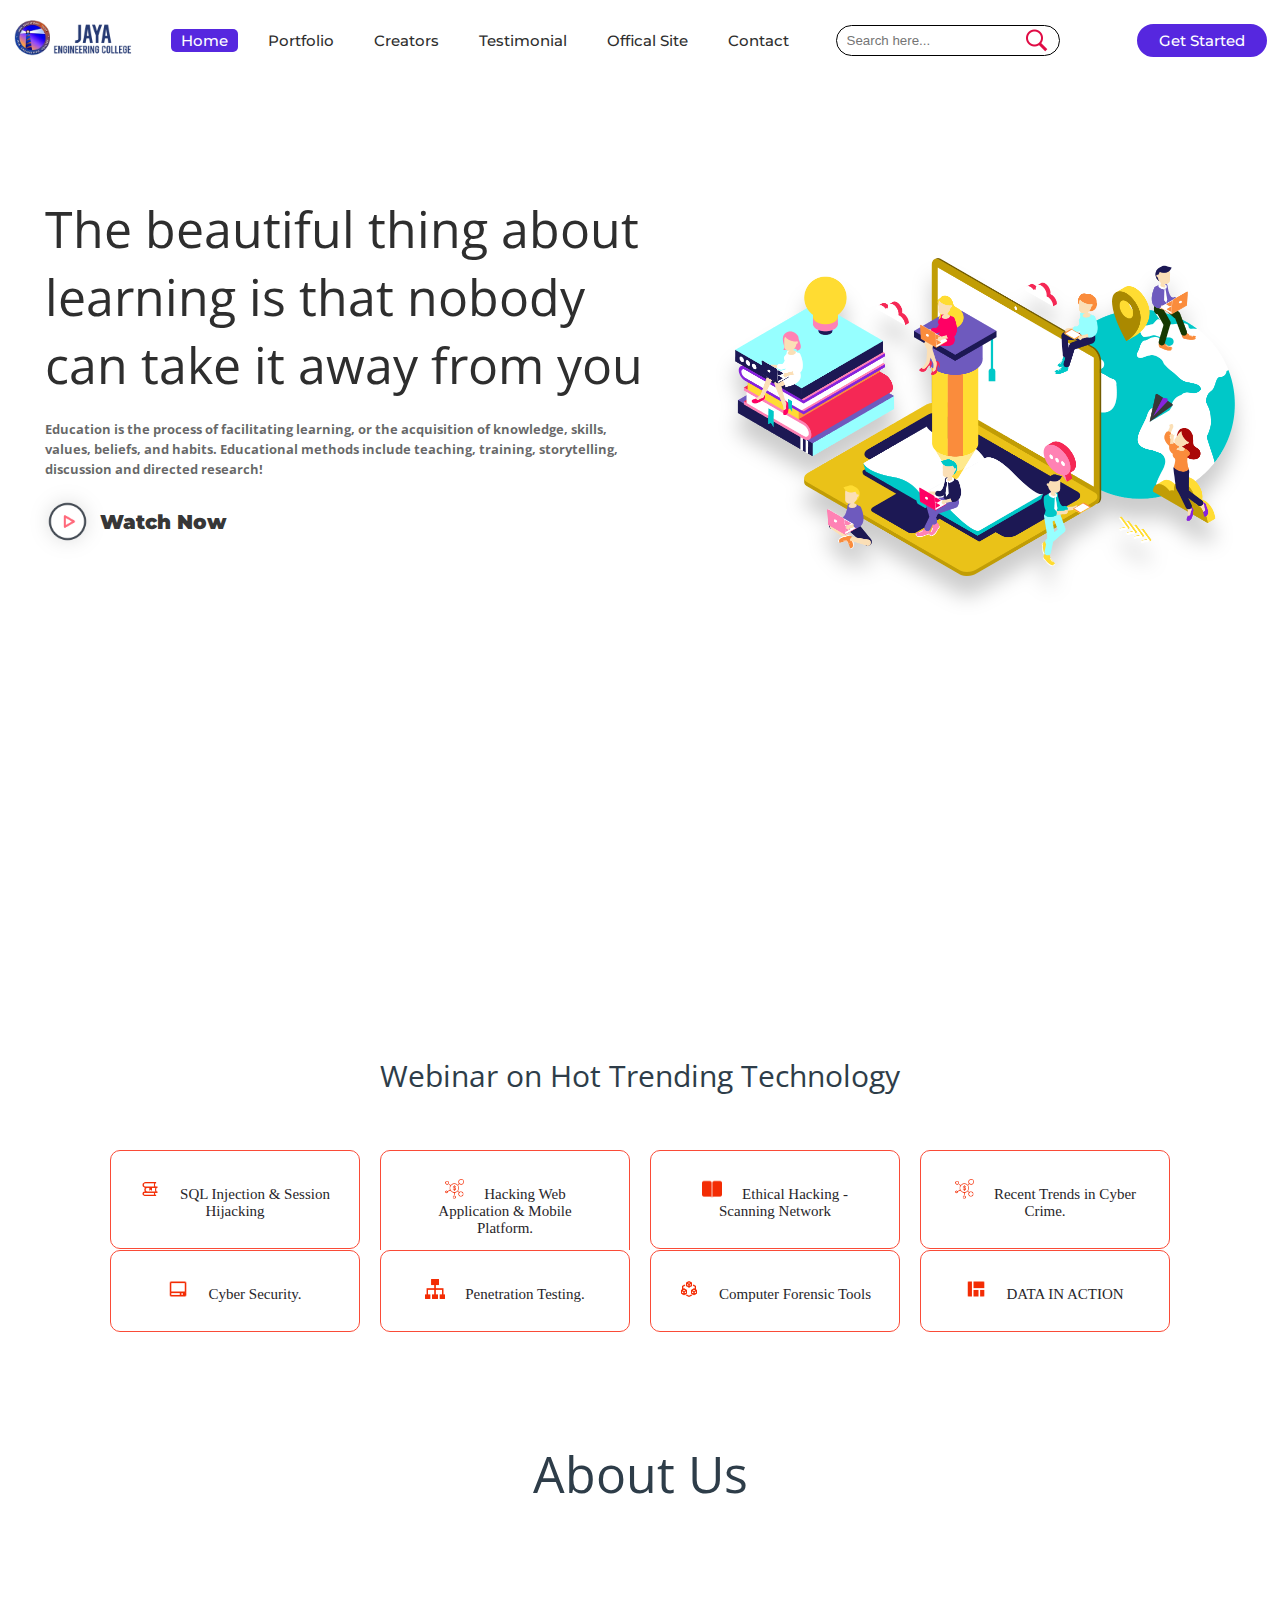
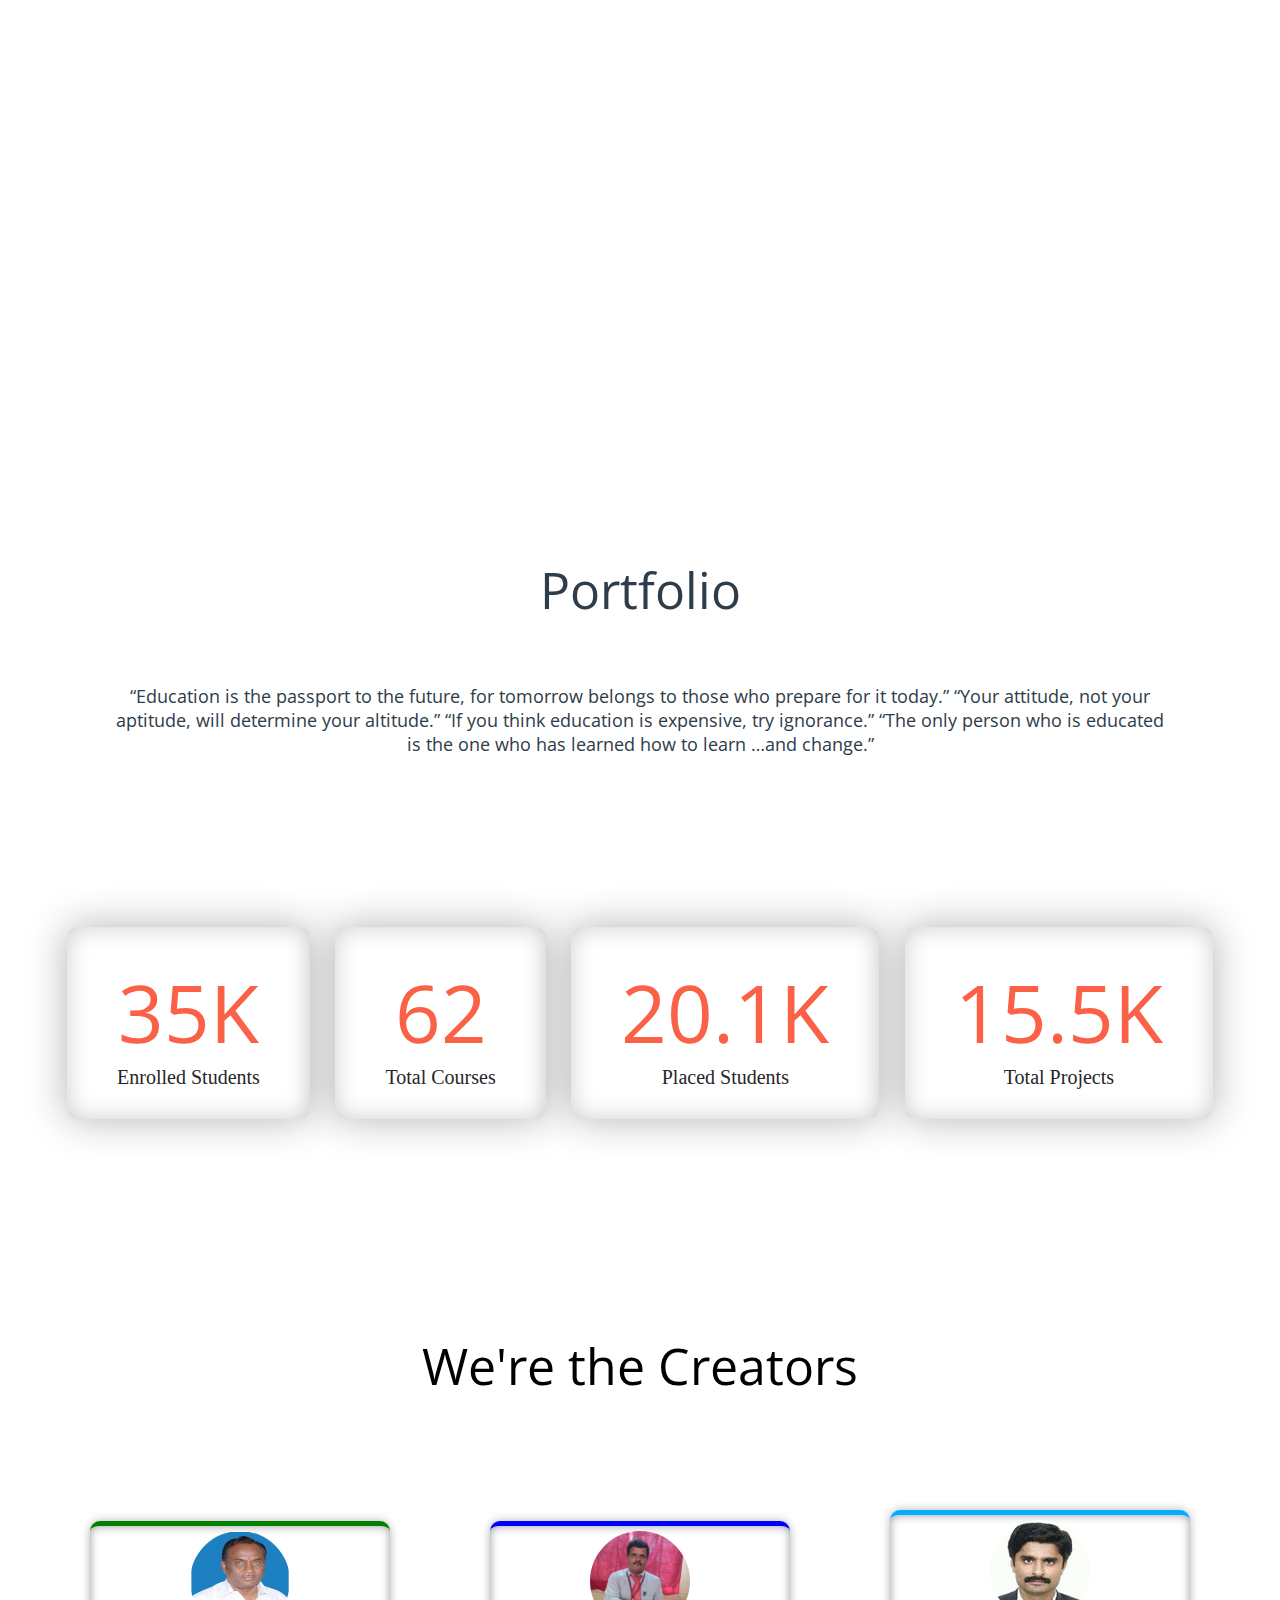
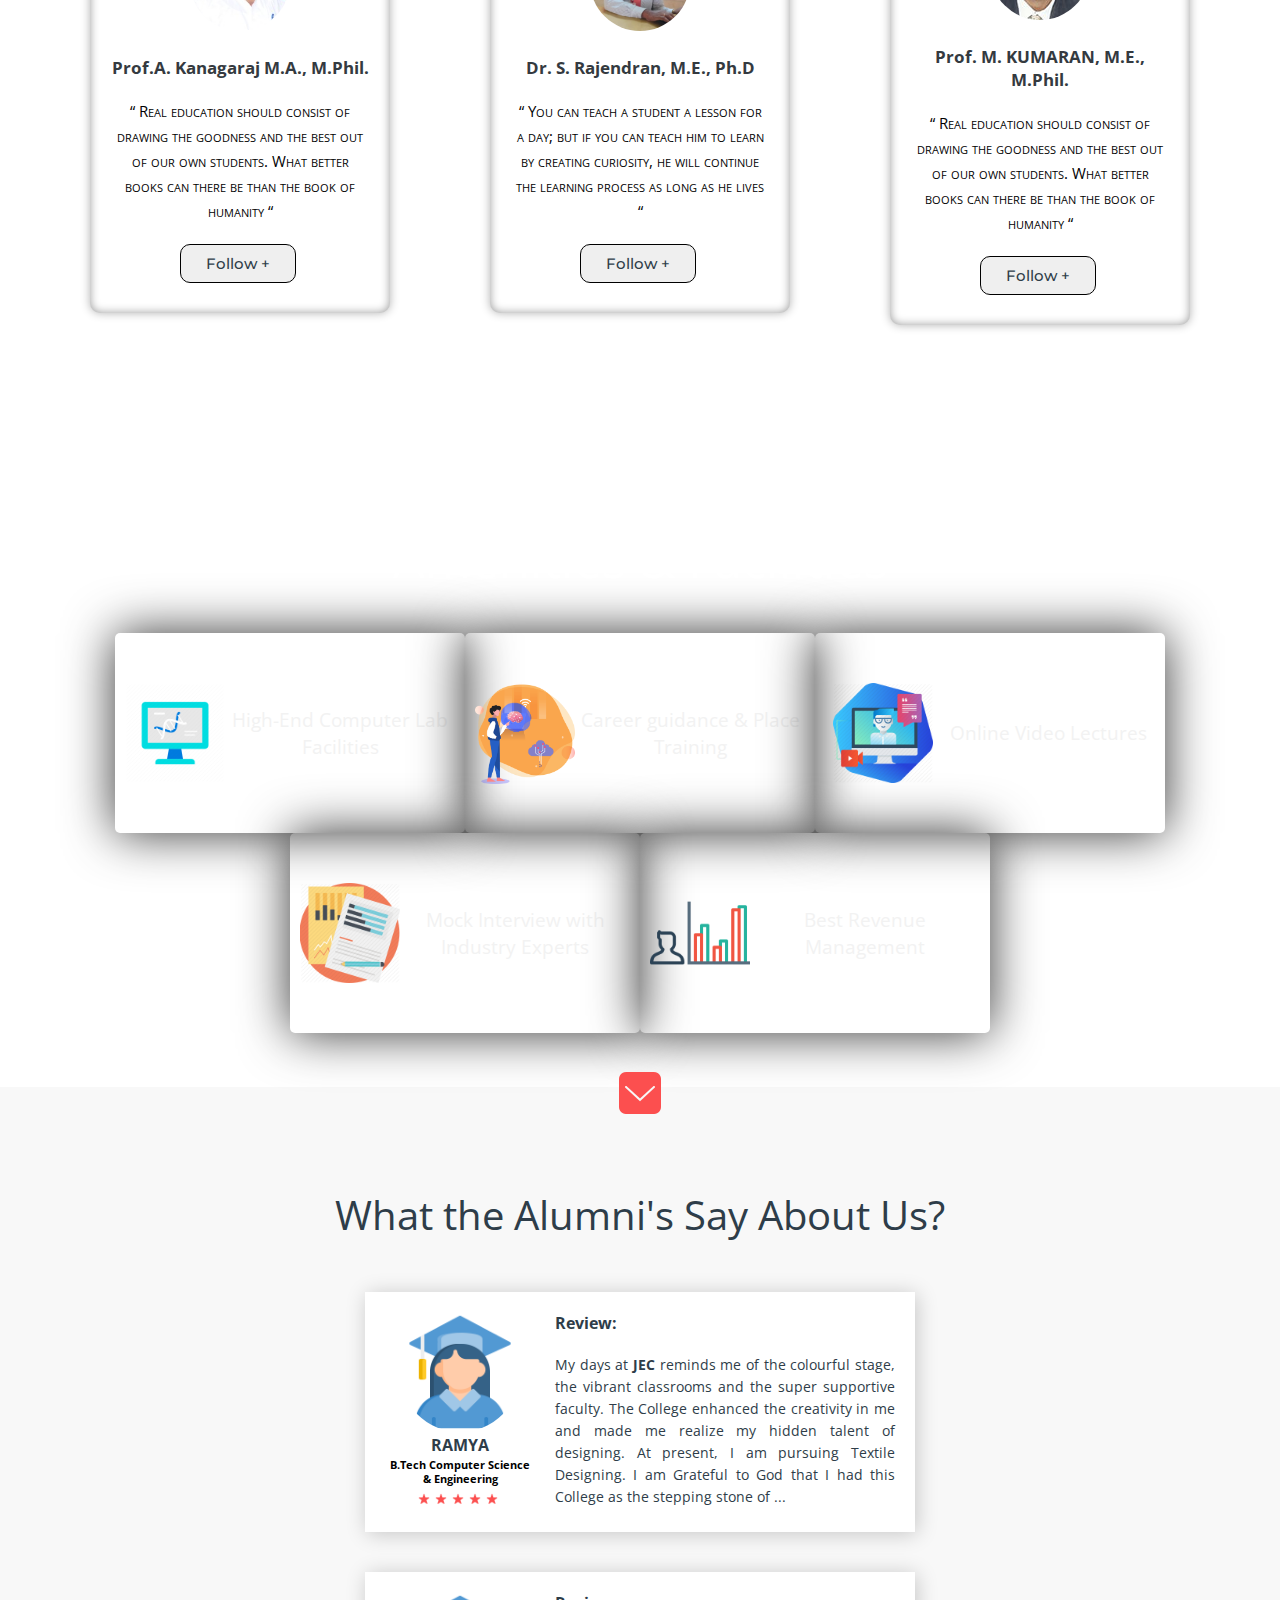
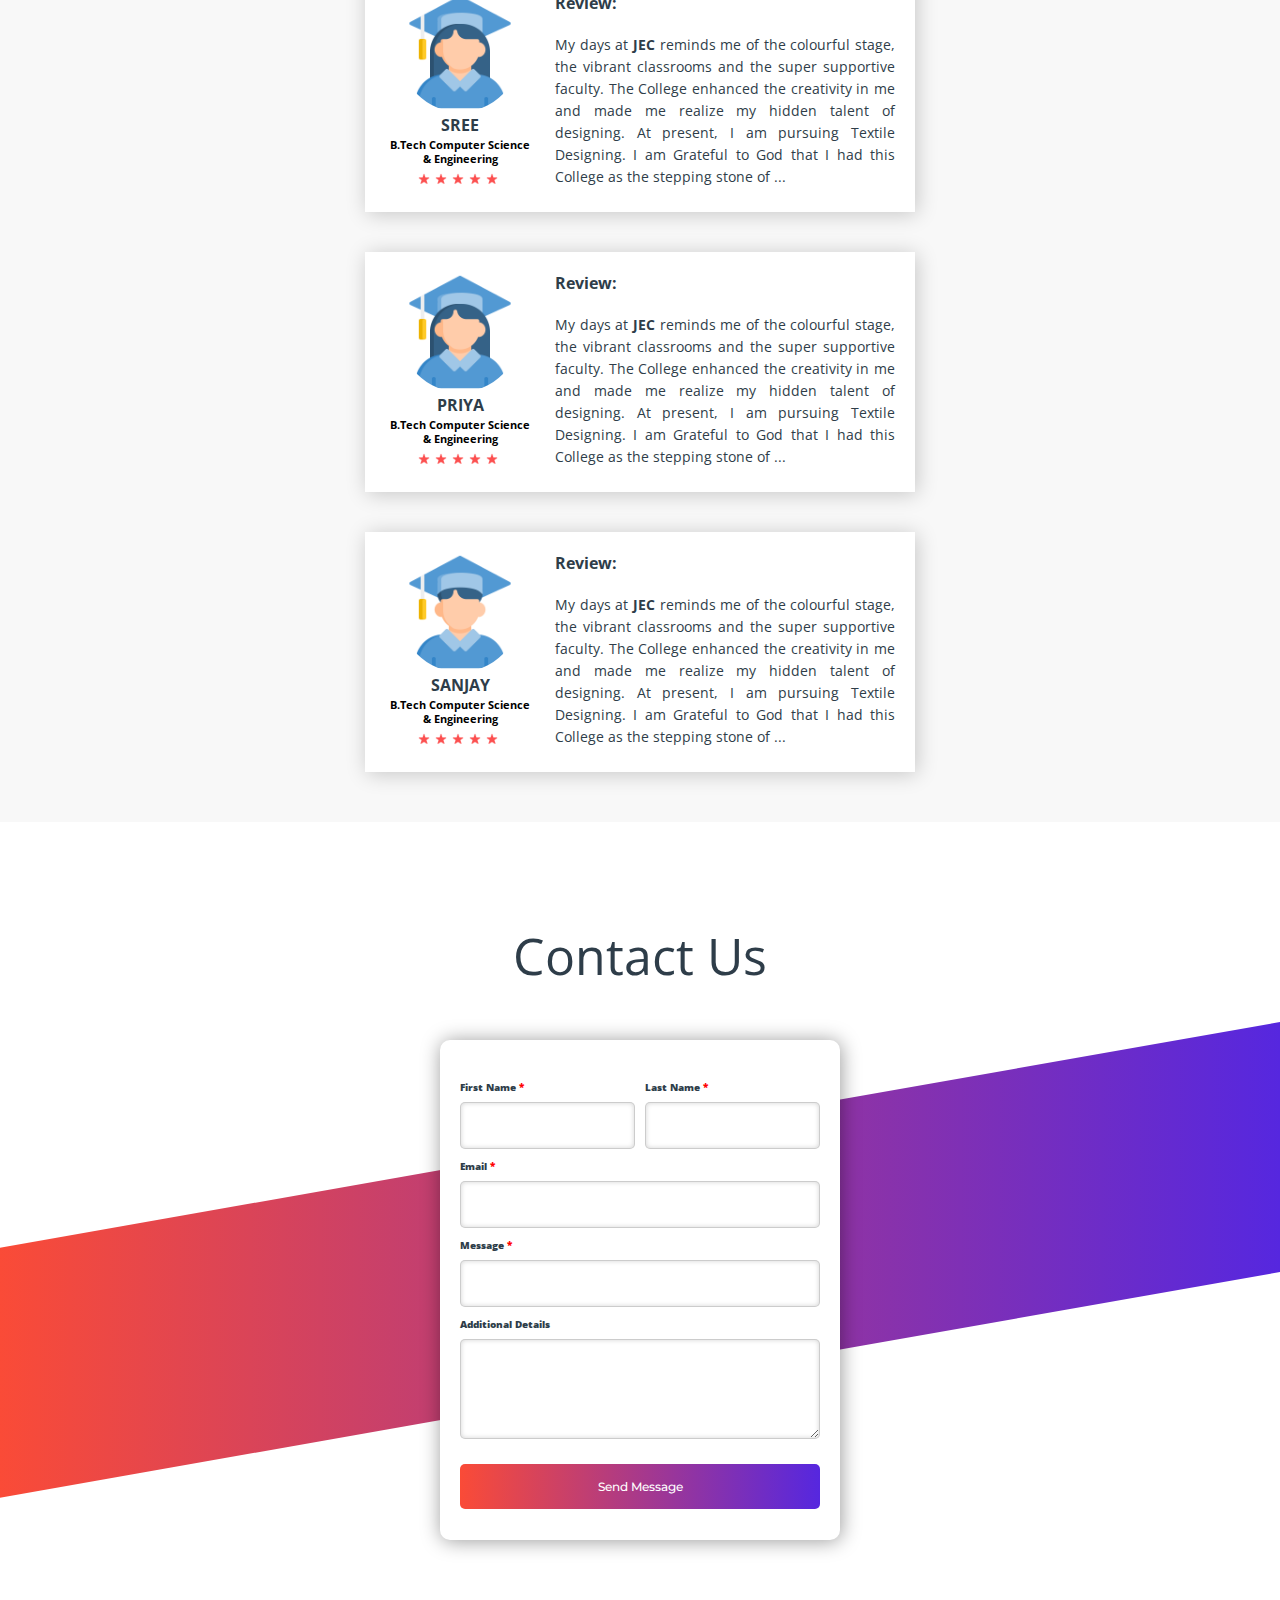
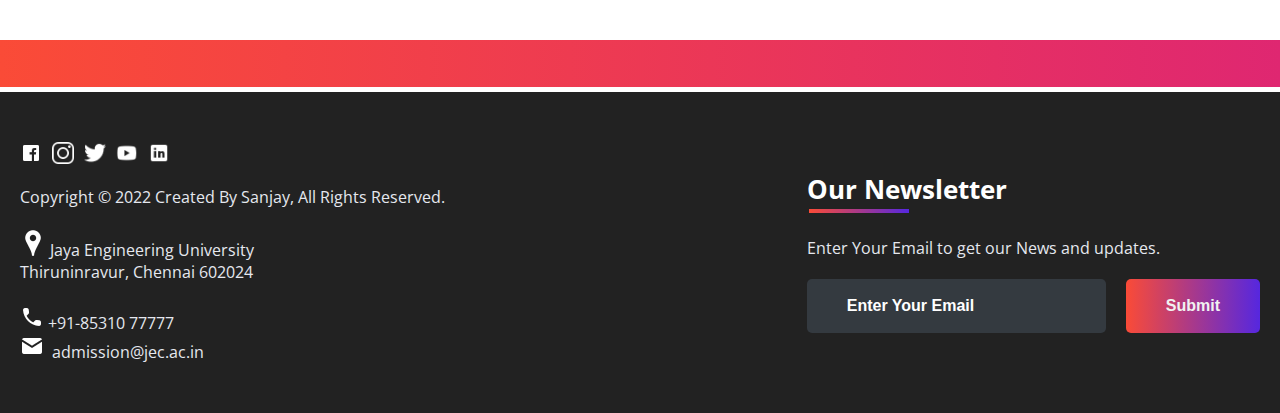
==== index.html @ b1244d66 "Initial commit" ====
<!DOCTYPE html>
<html>
<head>
	<link rel="shortcut icon" type="png" href="images/icon/logo_fav.png">
	<meta charset="utf-8">
	<meta http-equiv="X-UA-Comaptible" content="IE=edge">
	<title>Jaya Engineering College</title>
	<meta name="desciption" content="">
	<meta name="viewport" content="width=device-width, initial-scale=1">
	<link rel="stylesheet" type="text/css" href="style.css">
	<script type="text/javascript" src="script.js"></script>
	<script src="https://code.jquery.com/jquery-3.2.1.js"></script>
	<script>
		$(window).on('scroll', function(){
  			if($(window).scrollTop()){
  			  $('nav').addClass('black');
 			 }else {
 		   $('nav').removeClass('black');
 		 }
		})
	</script>
</head>
<body>
<!-- Navigation Bar -->
	<header id="header">
		<nav>
			<div class="logo"><img src="images/icon/logo3.png" alt="logo"></div>
			<ul>
				<li><a class="active" href="">Home</a></li>
				<li><a href="#portfolio_section">Portfolio</a></li>
				<li><a href="#officer_section">Creators</a></li>
				<li><a href="#review_section">Testimonial</a></li>
				<li><a href="https://jec.ac.in/" target="_blank">Offical Site</a></li>
				<li><a href="#contactus_section">Contact</a></li>
			</ul>
			<div class="srch"><input type="text" class="search" placeholder="Search here..."><img src="images/icon/search.png" alt="search" onclick=slide()></div>
			<a class="get-started" href="login.html">Get Started</a>
			<img src="images/icon/menu.png" class="menu" onclick="sideMenu(0)" alt="menu">
		</nav>
		<div class="head-container">
			<div class="quote">
				<p>The beautiful thing about learning is that nobody can take it away from you</p>
				<h5>Education is the process of facilitating learning, or the acquisition of knowledge, skills, values, beliefs, and habits. Educational methods include teaching, training, storytelling, discussion and directed research!</h5>
				<div class="play">
					<img src="images/icon/play.png" alt="play"><span><a href="https://www.youtube.com/watch?v=zTH3NrDEGRc" target="_blank">Watch Now</a></span>
				</div>
			</div>
			<div class="svg-image">
				<img src="images/extra/svg1.jpg" alt="svg">
			</div>
		</div>
		<div class="side-menu" id="side-menu">
			<div class="close" onclick="sideMenu(1)"><img src="images/icon/close.png" alt=""></div>
			<div class="user">
				<img src="images/creator/roshan.jpeg" alt="Username">
				<p>roshank9419</p>
			</div>
			<ul>
				<li><a href="#about_section">About</a></li>
				<li><a href="#portfolio_section">Portfolio</a></li>
				<li><a href="#officer_section">Creators</a></li>
				<li><a href="#review_section">Testimonial</a></li>
				<li><a href="#contactus_section">Contact</a></li>
				<li><a href="#feedBACK">Feedback</a></li>
			</ul>
		</div>
	</header>


<!-- Some Popular Subjects -->
	<div class="title">
		<span>Webinar on Hot Trending Technology</span>
	</div>
	<br><br>
	<div class="course">
		<center><div class="cbox">
		<div class="det"><a href="https://www.youtube.com/watch?v=I4eF8NRDoO0&t=13s" target="_blank"><img src="images/courses/book.png">SQL Injection & Session Hijacking</a></div>
		<div class="det"><a href="https://www.youtube.com/watch?v=_ydTKbiiyTk&t=1946s" target="_blank"><img src="images/courses/d1.png">Hacking Web Application & Mobile Platform.</a></div>
		<div class="det"><a href="https://www.youtube.com/watch?v=V0fD6VNFsLk" target="_blank"><img src="images/courses/paper.png">Ethical Hacking - Scanning Network</a></div>
		<div class="det"><a href="https://www.youtube.com/watch?v=UvGnppJyQ2c" target="_blank"><img src="images/courses/d1.png">Recent Trends in Cyber Crime.</a></div>
		</div></center>
		<div class="cbox">
		<div class="det"><a href="https://www.youtube.com/watch?v=GTml_wui7Aw" target="_blank"><img src="images/courses/computer.png">Cyber Security.</a></div>
		<div class="det"><a href="https://www.youtube.com/watch?v=bEvC1G00mfk" target="_blank"><img src="images/courses/data.png">Penetration Testing.</a></div>
		<div class="det"><a href="https://www.youtube.com/watch?v=ZPRsPqOSKm0&t=41s" target="_blank"><img src="images/courses/algo.png">Computer Forensic Tools</a></div>
		<div class="det det-last"><a href="https://www.youtube.com/watch?v=HhzGzrPZlV8" target="_blank"><img src="images/courses/projects.png">DATA IN ACTION</a></div>
		</div>
	</div>

	
<!-- ABOUT -->
	<div class="diffSection" id="about_section">
		<center><p style="font-size: 50px; padding: 100px">About Us</p></center>
		<div class="about-content">
				<div class="side-image">
					<img class="sideImage" src="images/extra/e3.jpg">
				</div>
				<div class="side-text">
					<h2>What you think about us ?</h2>
					<p>
						Jaya Engineering College (JEC) is an ISO 9001:2000 certified institution founded in the year 1995 with a focus on
						technological innovation, entrepreneurship and character building to the students. The college offers 9 UG courses and 7
						PG courses. JEC is Affiliated to Anna University, Chennai and approved by AICTE, New Delhi. The college management team
						consists of well-experienced and committed Academicians and Administrators.
					    <br>
						<br>
						The college ensures that all students have the opportunity to acquire and develop personal and transferable skills, such
						as technical communication and team-working skills, which are directly appropriate to their future courses.
					</p>
				</div>
		</div>
	</div>


<!-- PORTFOLIO -->
	<div class="diffSection" id="portfolio_section">
		<center><p style="font-size: 50px; padding: 100px; padding-bottom: 40px;">Portfolio</p></center>
		<div class="content">
			<p>
				“Education is the passport to the future, for tomorrow belongs to those who prepare for it today.” “Your attitude, not your aptitude, will determine your altitude.” “If you think education is expensive, try ignorance.” “The only person who is educated is the one who has learned how to learn …and change.”
			</p>
		</div>
	</div>
	<div class="extra">
		<p>We're increasing this data every year</p>
		<div class="smbox">
		<span><center><div class="data">35K</div><div class="det">Enrolled Students</div></center></span>
		<span><center><div class="data">62</div><div class="det">Total Courses</div></center></span>
		<span><center><div class="data">20.1K</div><div class="det">Placed Students</div></center></span>
		<span><center><div class="data">15.5K</div><div class="det">Total Projects</div></center></span>
		</div>
	</div>


<!-- TEAM -->
	<div class="diffSection" id="officer_section">
		<center><p style="font-size: 50px; padding-top: 100px; padding-bottom: 60px;">We're the Creators</p></center>
		<div class="totalcard">
			<div class="card">
				<center><img src="images/creator/ChairmanPhoto.png"></center>
				<center>
					<div class="card-title">Prof.A. Kanagaraj M.A., M.Phil.</div>
					<div id="detail">
						<p>“ Real education should consist of drawing the goodness and the best out of our own students. What better
							books can there be than the book of humanity “</p>
						<div class="duty"></div>
						<a href="#" target="_blank"><button class="btn-akhil">Follow +</button></a>
					</div>
				</center>
			</div>
			<div class="card">
				<center><img src="images/creator/Principal.png"></center>
				<center><div class="card-title">Dr. S. Rajendran, M.E., Ph.D</div>
				<div id="detail">
					<p>“ You can teach a student a lesson for a day; but if you can teach him to learn by creating curiosity, he will continue the learning process as long as he lives “</p>
					<div class="duty"></div>
					<a href="#" target="_blank"><button class="btn-roshan">Follow +</button></a>
				</div>
				</center>
			</div>
			<div class="card">
				<center><img src="images/creator/KUMARAN-M-CSE .jpg"></center>
				<center><div class="card-title">Prof. M. KUMARAN, M.E., M.Phil.</div>
				<div id="detail">
					<p>“ Real education should consist of drawing the goodness and the best out of our own students. What better books can there be than the book of humanity “</p>
					<div class="duty"></div>
					<a href="#" target="_blank"><button class="btn-akhil">Follow +</button></a>
				</div>
				</center>
			</div>
		</div>
	</div>


<!-- SERVICES -->
	<div class="service-swipe">
		<div class="diffSection" id="services_section">
		<center><p style="font-size: 50px; padding: 100px; padding-bottom: 40px; color: #fff;">Amenities & Facilities</p></center>
		</div>
		<div class="s-card"><img src="images/icon/computer-courses.png"><p>High-End Computer Lab Facilities</p></div>
		<div class="s-card"><img src="images/icon/brainbooster.png"><p>Career guidance & Place Training</p></div>
		<div class="s-card"><img src="images/icon/online-tutorials.png"><p>Online Video Lectures</p></div>
		<div class="s-card"><img src="images/icon/papers.jpg"><p>Mock Interview with Industry Experts</p></div>
		<div class="s-card"><img src="images/icon/p3.png"><p>Best Revenue Management</p></div>
	</div>

<!-- Reviews by Students -->
<div id="makeitfull">
	<a href="#review_section"><img src="images/icon/makeitfull.png"></a>
</div>
<div class="review">
	<div class="diffSection" id="review_section">
		<center><p style="font-size: 40px; padding: 100px; padding-bottom: 40px; color: #2E3D49;">What the Alumni's Say About Us?</p></center>
	</div>
	<div class="rev-container">
		<div class="rev-card">
			<div class="identity">
				<img src="images/creator/graduating-student-fm.png"><p>RAMYA</p>
				<h6>B.Tech Computer Science & Engineering</h6>
				<div class="rating"><img src="images/icon/star.png"><img src="images/icon/star.png"><img src="images/icon/star.png"><img src="images/icon/star.png"><img src="images/icon/star.png"></div>
			</div>
			<div class="rev-cont">
				<p id="title">Review:</p>
				<p id="content">
					My days at <strong> JEC </strong>reminds me of the colourful stage, the vibrant classrooms and the super supportive faculty. The College
					enhanced the creativity in me and made me realize my hidden talent of designing. At present, I am pursuing Textile
					Designing. I am Grateful to God that I had this College as the stepping stone of ...
				</p>
			</div>
		</div>
		<div class="rev-card">
			<div class="identity">
				<img src="images/creator/graduating-student-fm.png"><p>SREE</p>
				<h6>B.Tech Computer Science & Engineering</h6>
				<div class="rating"><img src="images/icon/star.png"><img src="images/icon/star.png"><img src="images/icon/star.png"><img src="images/icon/star.png"><img src="images/icon/star.png"></div>
			</div>
			<div class="rev-cont">
				<p id="title">Review:</p>
				<p id="content">
					My days at <strong> JEC </strong>reminds me of the colourful stage, the vibrant classrooms and the super supportive
					faculty. The College
					enhanced the creativity in me and made me realize my hidden talent of designing. At present, I am pursuing Textile
					Designing. I am Grateful to God that I had this College as the stepping stone of ...
				</p>
			</div>
		</div>
		<div class="rev-card">
			<div class="identity">
				<img src="images/creator/graduating-student-fm.png"><p>PRIYA</p>
				<h6>B.Tech Computer Science & Engineering</h6>
				<div class="rating"><img src="images/icon/star.png"><img src="images/icon/star.png"><img src="images/icon/star.png"><img src="images/icon/star.png"><img src="images/icon/star.png"></div>
			</div>
			<div class="rev-cont">
				<p id="title">Review:</p>
				<p id="content">
					My days at <strong> JEC </strong>reminds me of the colourful stage, the vibrant classrooms and the super supportive
					faculty. The College
					enhanced the creativity in me and made me realize my hidden talent of designing. At present, I am pursuing Textile
					Designing. I am Grateful to God that I had this College as the stepping stone of ...
				</p>
			</div>
		</div>
		<div class="rev-card">
			<div class="identity">
				<img src="images/creator/graduating-student-ml.png"><p>SANJAY</p>
				<h6>B.Tech Computer Science & Engineering</h6>
				<div class="rating"><img src="images/icon/star.png"><img src="images/icon/star.png"><img src="images/icon/star.png"><img src="images/icon/star.png"><img src="images/icon/star.png"></div>
			</div>
			<div class="rev-cont">
				<p id="title">Review:</p>
				<p id="content">
					My days at <strong> JEC </strong>reminds me of the colourful stage, the vibrant classrooms and the super supportive
					faculty. The College
					enhanced the creativity in me and made me realize my hidden talent of designing. At present, I am pursuing Textile
					Designing. I am Grateful to God that I had this College as the stepping stone of ...
				</p>
			</div>
		</div>
	</div>
</div>

<!-- CONTACT US -->
	<div class="diffSection" id="contactus_section">
		<center><p style="font-size: 50px; padding: 100px">Contact Us</p></center>
		<div class="csec"></div>
		<div class="back-contact">
			<div class="cc">
			<form action="mailto:roshank9419@gmail.com" method="post" enctype="text/plain">
				<label>First Name <span class="imp">*</span></label><label style="margin-left: 185px">Last Name <span class="imp">*</span></label><br>
				<center>
				<input type="text" name="" style="margin-right: 10px; width: 175px" required="required"><input type="text" name="lname" style="width: 175px" required="required"><br>
				</center>
				<label>Email <span class="imp">*</span></label><br>
				<input type="email" name="mail" style="width: 100%" required="required"><br>
				<label>Message <span class="imp">*</span></label><br>
				<input type="text" name="message" style="width: 100%" required="required"><br>
				<label>Additional Details</label><br>
				<textarea name="addtional"></textarea><br>
				<button type="submit" id="csubmit">Send Message</button>
			</form>
			</div>
		</div>
	</div>


<!-- FEEDBACK -->
	<!-- <div class="title2" id="feedBACK">
		<span>Give Feedback</span>
		<div class="shortdesc2">
			<p>Please share your valuable feedback to us</p>
		</div>
	</div>

	<div class="feedbox">
		<div class="feed">
			<form action="mailto:roshank9419@gmail.com" method="post" enctype="text/plain">
				<label>Your Name</label><br>
				<input type="text" name="" class="fname" required="required"><br>
				<label>Email</label><br>
				<input type="email" name="mail" required="required"><br>
				<label>Additional Details</label><br>
				<textarea name="addtional"></textarea><br>
				<button type="submit" id="csubmit">Send Message</button>
			</form>
		</div>
	</div> -->

<!-- Sliding Information -->
	<marquee style="background: linear-gradient(to right, #FA4B37, #DF2771); margin-top: 50px;" direction="left" onmouseover="this.stop()" onmouseout="this.start()" scrollamount="20"><div class="marqu">"ADMISSION OPEN FOR THIS ACADEMIC YEAR 2022. VISIT OUR OFFICIAL SITE."</div></marquee>

<!-- FOOTER -->
	<footer>
		<div class="footer-container">
			<div class="left-col">
				<!-- <img src="images/icon/logo - Copy.png" style="width: 200px;"> -->
				<div class="logo"></div>
				<div class="social-media">
					<a href="https://www.facebook.com/Jayagroupofcolleges/" target="_blank" ><img src="images/icon\fb.png"></a>
					<a href="https://www.instagram.com/jayagc/" target="_blank" ><img src="images/icon\insta.png"></a>
					<a href="#"><img src="images/icon\tt.png"></a>
					<a href="https://www.youtube.com/channel/UCEdNoFOuhhHotKfx1DFojAg" target="_blank" ><img src="images/icon\ytube.png"></a>
					<a href="#"><img src="images/icon\linkedin.png"></a>
				</div><br><br>
				<p class="rights-text">Copyright © 2022 Created By Sanjay, All Rights Reserved.</p>
				<br><p><img src="images/icon/location.png"> Jaya Engineering University<br>Thiruninravur, Chennai 602024</p><br>
				<p><img src="images/icon/phone.png"> +91-85310 77777 <br><img src="images/icon/mail.png">&nbsp; admission@jec.ac.in</p>
			</div>
			<div class="right-col">
				<h1 style="color: #fff">Our Newsletter</h1>
				<div class="border"></div><br>
				<p>Enter Your Email to get our News and updates.</p>
				<form class="newsletter-form">
					<input class="txtb" type="email" placeholder="Enter Your Email">
					<input class="btn" type="submit" value="Submit">
				</form>
			</div>
		</div>
	</footer>
</body>
</html>
---- style.css ----
@import url('https://fonts.googleapis.com/css?family=Montserrat:500&display=swap');
@import url('https://fonts.googleapis.com/css?family=Dancing+Script&display=swap');
@import url('https://fonts.googleapis.com/css?family=Open+Sans&display=swap');

* {
	box-sizing: border-box;
	margin: 0;
	padding: 0;
}

html {
	scroll-behavior: smooth;
}
body {
	background: #FFF;
	font-family: 'Open Sans', sans-serif;
}

header {
	height: 90vh;
	/* background: #000; */
}
.black {
	box-shadow: 0 2px 10px rgba(0, 0, 0, 0.5);
}
nav {
	padding-top: 20px;
	padding-bottom: 20px;
	top: 0;
	position: fixed;
	display: flex;
	width: 100%;
	z-index: 1000;
	background: #fff;
	justify-content: space-around;
	transition: 1.5s;
	align-items: center;
}
nav ul {
	display: flex;
	align-items: center;
}
nav ul li {
	list-style: none;
	margin: 5px 10px;
}
nav ul li a {
	padding: 2px 10px;
	color: #2e2e2e;
	cursor: pointer;
	transition: .5s;
	text-decoration: none;
}
nav ul li a:hover {
	color: #fff;
	border-radius: 5px;
	background: #5627df;
}
.active {
	color: #fff;
	border-radius: 5px;
	background: #5627df;
}
.srch {
	padding: 2px 10px;
	display: flex;
	/* align-items: center; */
	justify-content: center;
	/* background: #0066ff; */
	border: 1px solid;
	border-radius: 20px;
}
.srch img {
	width: 25px;
	cursor: pointer;
}
.srch .search {
	/* padding: 2px 10px; */
	outline: none;
	border: none;
	background: transparent;
}

.get-started {
	margin-left: 50px;
	padding: 5px 20px;
	border: 2px solid #5627df;
	border-radius: 20px;
	text-decoration: none;
	
	transition: .5s;
	background-color: #5627df;
	color: #fff;
}
.get-started:hover {
	color: #2e2e2e;
	background: #fff;
}
.logo img{
	width: 120px;
	cursor: pointer;
	transition: all 1s;
}

a, button {
	float: left;
	font-family: "Montserrat", sans-serif;
	font-weight: 500;
	font-size: 15px;
	color: #2E3D49;
	display: block;
	text-decoration: none;
	text-align: center;
}
.head-container {
	margin-top: 245px;
	display: flex;
	flex-wrap: wrap;
	align-items: center;
	justify-content: space-around;
}
.quote {
	width: 600px;
	transform: translateY(-50px);
}
.quote h5 {
	margin-top: 20px;
	color: #0009;
	line-height: 20px;
}
.quote p {
	font-size: 50px;
	color: #2e2e2e;
}
.quote .play {
	margin-top: 20px;
	display: flex;
	/* justify-content: center; */
	align-items: center;
}
.quote .play img {
	width: 45px;
	cursor: pointer;
	filter: drop-shadow(0 0 10px #0002);
}
.quote .play span a{
	margin-left: 10px;
	font-size: 20px;
	font-weight: 900;
	color: rgba(0, 0, 0, 0.8);
	cursor: pointer;
}
.svg-image img{
	width: 500px;
	filter: drop-shadow(0 20px 10px rgba(0,0,0,0.2));
}

/* SIDE MENU */
.menu {
	cursor: pointer;
	width: 25px;
	display: none;
}
.side-menu {
	width: 100%;
	height: 100%;
	background: rgba(182, 33, 90, 0.993);
	position: absolute;
	top: 0;
	transition: .8s;
	z-index: 2000;
	transform: translateX(-100%);
}
.side-menu ul {
	margin-top: 35%;
	display: flex;
	flex-direction: column;
	justify-content: center;
	/* background: #FA4B37; */
}
.side-menu ul li {
	list-style: none;
	/* background: #009900; */
	display: flex;
	justify-content: center;
	align-items: center;
	/* border-bottom: 1px solid #fff; */
	/* padding: 10px 0px; */
}
.side-menu ul li:hover a{
	background: #fff;
	color: #5627df;
}
.side-menu ul li a{
	color: #FFF;
	width: 100%;
	font-size: 1em;
	/* background: #2E3D49; */
	text-decoration: none;
	padding: 15px 0px;
}
.close img{
	float: right;
	width: 35px;
	cursor: pointer;
	margin: 10px;
}
.user {
	display: flex;
	justify-content: center;
	align-items: center;
	margin-top: 10%;
}
.user img {
	width: 60px;
	border-radius: 50%;
	border: 2px solid #fff;
	filter: drop-shadow(0 10px 20px #0004);
	margin-right: 30px;
	cursor: pointer;
}
.user p {
	color: #fff;
	cursor: pointer;
}
.user img, .user p {
	opacity: 1;
}
/*Common things in all sections*/
#about_section, #portfolio_section, #team_section, #services_section, #contactus_section {
	font-family: 'Open Sans', sans-serif;
	color: #2E3D49;
	position: relative;
}
.diffSection {
	width: 100%;
	/*position: relative;*/
	justify-content: center;
	align-items: center;
}
.diffSection .content {
	margin: 10px;
	text-align: center;
	padding: 10px 100px;
	font-size: 1.1em;
}

/*PORTFOLIO*/
.extra {
	width: 100%;
}
.extra p {
	padding: 30px;
	padding-bottom: 150px;
	font-size: 50px;
	text-align: center;
	color: #fff;
	background-image: linear-gradient(rgba(0,0,0,0),rgba(0,0,0,0.7)),url("images/extra/b1.jpg");
	background-size: cover;
	background-attachment: fixed;
	font-family: cursive;
	z-index: -9;
}
.smbox {
	display: flex;
	flex-wrap: wrap;
	transform: translateY(-100px);
	justify-content: center;
}
.smbox span {
	margin: 1%;
	background: #fff;
	box-shadow: inset 0px 0px 25px rgba(0,0,0,0.2),
						0 0 40px rgba(0,0,0,0.3);
	border-radius: 10px;
	padding: 30px 50px;
	cursor: pointer;
}
.smbox span:hover {
	transform: scale(1.3);
	transition: .5s ease;
}
.smbox .data {
	font-size: 80px;
	color: #FA6146;	
}
.smbox .det {
	font-size: 20px;
	color: #272529;
	font-family: cursive;
}

/*Title*/
.title {
	 margin-top: 0px; 
	font-family: 'Open Sans', sans-serif;
	font-size: 30px;
	text-align: center;
	color: #2E3D49;
}

/*ABOUT*/
.about-content {
	width: 100%;
	position: relative;
	justify-content: center;
	flex-wrap: wrap;
	display: flex;
	align-items: center;
}
.about-content .side-text {
	width: 550px;
	padding: 50px 40px;
	background: #fff;
	box-shadow: 2px 0 100px rgba(0,0,0,0.3);
	border-radius: 5px;
	text-align: justify;
	line-height: 22px;
	opacity: 0;
	transform: translateX(-100px);
	transition: 1s ease-in-out;
}
.about-content .side-text-appear {
	opacity: 1;
	transform: translateX(0px);
}
.about-content .side-text h2 {
	padding: 10px;
}
.about-content .side-text p {
	padding: 10px;
}
.about-content .side-image img {
	width: 90%;
	border-radius: 5px;
}
.sideImage {
	transform: translateX(100px);
	opacity: 0;
	transition: .8s ease-in-out;
}
.sideImage-appear {
	opacity: 1;
	transform: translateX(0px);
}

/*POPULAR SUBJECTS*/
.cbox {
	position: relative;
	width: 100%;
	display: inline-flex;
	flex-wrap: wrap;
	justify-content: center;
}
.cbox .det {
	width: 250px;
	height: 80px;
	margin: 10px;
	background: #fff;
	cursor: pointer;
}
.cbox .det a{
	justify-content: space-around;
	width: 250px;
	padding: 28px;
	border-radius: 10px;
	border: 1px solid #FA4B37;
	font-size: 15px;
	color: #272529;
	font-family: cursive;
	text-decoration: none;
}
.cbox .det a:hover {
	background: linear-gradient(to right, #FA4B37, #5627df);
	color: white;
}
.cbox .det a:hover img{
	filter: brightness(100);
}
.cbox img {
	width: 20px;
	margin-right: 20px;
}

/*TEAM SECTION*/
.totalcard {
	width: 100%;
	display: flex;
	flex-wrap: wrap;
	align-items: center;
	justify-content: center;
	margin-bottom: 50px;
}
.totalcard .card {
	margin: 50px;
	width: 300px;
	border-radius: 10px;
	background: #fff;
}
.totalcard .card{
	box-shadow: inset 0 0 10px rgba(0,0,0,0.4),
					0 0 10px rgba(0,0,0,0.3);
}
.card:nth-child(1){
	border-top: 5px solid green;
}
.card:nth-child(2){
	border-top: 5px solid blue;
}
.card:nth-child(3){
	border-top: 5px solid rgb(0, 174, 255);
}
.card:nth-child(1):hover {
	box-shadow: inset 0px 0px 10px rgba(0,255,0,0.5),
				1px 1px 30px rgba(0,255,0,0.5);
}
.card:nth-child(2):hover {
	box-shadow: inset 0px 0px 10px rgba(0,0,255,0.5),
				1px 1px 30px rgba(0,0,255,0.5);
}
.card:nth-child(3):hover {
	box-shadow: inset 0px 0px 10px rgba(0,0,255,0.5),
				1px 1px 30px rgba(0,0,255,0.5);
}
.totalcard .card img {
	width: 100px;
	height: 100px;
	margin-top: 5px;
	cursor: pointer;
	border-radius: 50px;
	transition-duration: .8s;
}
.totalcard .card img:hover {
	transform: scale(3.5);
	border-radius: 0;
	box-shadow: 0 0 20px rgba(0,0,0,0.5);
}
#detail p{
	font-size: 15px;
	line-height: 25px;
	font-variant: small-caps;
	text-align: center;
	margin: 25px;
	margin-bottom: 0px;
	margin-top: 0px;
}
#detail button {
	outline: none;
	border-radius: 10px;
	border-style: none;
	border: 1px solid black;
	padding: 9px 25px;
	cursor: pointer;
	transition-duration: .4s;
}
#detail a {
	bottom: 80px;
	text-decoration: none;
	margin-bottom: 30px;
	margin-top: 20px;
	margin-left: 90px;
	align-self: center;
}
.btn-roshan:hover {
	background: rgba(0,255,0,0.7);
	color: #fff;
}
.btn-roshan2:hover {
	background: rgba(0,0,255,0.5);
	color: #fff;
}
.card-title {
	font-size: 17px;
	color: #343A40;
	padding: 20px;
	font-weight: 700;
}

/*Service Section*/
/*Service Section*/
.service-swipe {
	display: flex;
	flex-wrap: wrap;
	justify-content: center;
	align-items: center;
	background-image: linear-gradient(rgba(0,0,0,0),rgba(0,0,0,0.7)),url("images/extra/b3.jpg");
	background-size: cover;
	background-attachment: fixed;
}
.service-swipe .s-card img {
	width: 100px;
}
.service-swipe a {
	padding: 0;
	margin: 40px 10px;
}
.service-swipe .s-card {
	display: flex;
	justify-content: space-around;
	padding: 10px;
	align-items: center;
	text-align: center;
	width: 350px;
	height: 200px;
	box-shadow: inset 0 0 20px rgba(255,255,255,0.05),
					0 0 50px rgba(0,0,0,0.8);
	border-radius: 5px;
	cursor: pointer;
	transition-duration: .5s;
}
.service-swipe .s-card p {
	color: #f2f2f2;
	font-size: 1.2em;
	font-family: 'Open Sans',sans-serif;
}
.service-swipe .s-card:hover {
	box-shadow: 0 0 50px rgba(255,255,255,0.8);
	transform: translateY(-10px);
}

/*Contact Us Section*/
.csec {
	background: linear-gradient(to right, #FA4B37, #5627df);
	background-attachment: fixed; 
	position: absolute;
	width: 100%;
	height: 250px;
	top: 200px;
	content: '';
	transform-origin: top right;
	transform: skewY(-10deg);
	z-index: -1;
}
.back-contact {
	margin-top: 0px;
	transform: translateY(-50px);
	display: flex;
	align-items: center;
	justify-content: space-around;
}
.cc {
	height: 400px;
	width: 400px;
	height: 500px;
	border-radius: 10px;
	justify-content: center;
	box-shadow: 1px 1px 20px rgba(0,0,0,0.4);
	background: #fff;
}
.cc form {
	margin: 5%;
	margin-top: 40px;
	width: 90%;
	height: 90%;
}
.cc form label {
	position: absolute;
	color: #2E3D49;
	font-size: 10px;
	font-weight: 800;
}
.cc form input {
	padding: 15px;
	margin-bottom: 10px;
	border-radius: 5px;
	box-shadow: inset 0 0 5px lightgray;
	border: 1px solid rgba(0,0,0,0.2);
	outline: none;
	color: #2E3D49;
	font-weight: 600;
}
.imp {
	color: red;
}
form textarea {
	width: 100%;
	height: 100px;
	box-shadow: inset 0 0 5px lightgray;
	border: 1px solid rgba(0,0,0,0.2);
	border-radius: 5px;
	outline: none;
	color: #2E3D49;
	font-weight: 600;
	padding: 15px;
}
#csubmit {
	margin-top: 20px; 
	background: linear-gradient(to right, #FA4B37, #5627df);
	border-radius: 5px;
	border-style: none;
	outline: none;
	width: 100%;
	padding: 15px 25px;
	color: #fff;
	font-size: 12px;
	cursor: pointer;
}

/*REVIEW SECTION*/
#makeitfull {
	display: flex;
	justify-content: center;
	transform: translateY(35px);
}
#makeitfull img {
	width: 50px;
}
.review {
	background: #F8F8F8;
	width: 100%;
}
.rev-container {
	padding: 10px 10%;
	display: flex;
	flex-wrap: wrap;
	justify-content: space-around;
}
.rev-container .rev-card {
	/*overflow: hidden;*/
	width: 550px;
	height: 240px;
	margin-bottom: 40px;
	background: #fff;
	display: flex;
	padding: 10px;
	box-shadow: 2px 2px 20px rgba(0,0,0,0.2);
}
.rev-card:hover {
	box-shadow: 1px 1px 5px rgba(0,0,0,0.2);
}
.identity {
	display: flex;
	flex-wrap: wrap;
	justify-content: center;
	padding: 10px;
}
.identity img {
	width: 120px;
	height: 120px;
	transition-duration: .8s;
	border-radius: 50%;
}
.identity img:hover {
	transform: scale(2.2);
	border-radius: 0px;
	box-shadow: 0 0 20px rgba(0,0,0,0.3);
}
.identity p {
	width: 150px;
	font-weight: bold;
	color: #2E3D49;
	text-align: center;
}
.identity h6 {
	width: 150px;
	text-align: center;
}
.identity .rating img {
	width: 12px;
	height: 12px;
	margin-right: 5px;
}
.rev-cont {
	overflow: hidden;
}
.rev-cont #title {
	padding: 10px;
	color: #2E3D49;
	font-weight: bold;
}
.rev-cont #content {
	padding: 10px;
	font-size: .9em;
	color: #2E3D49;
	line-height: 22px;
	text-align: justify;
}


/*FEEDBACK*/
.title2 {
	position: relative;
	margin-top: 150px;
	margin-left: 100px;
}
.title2 span{
	font-weight: 700;
	font-family: 'Open Sans', sans-serif;
	font-size: 30px;
	color: #2E3D49;
}
.title2 .shortdesc2 {
	padding: 10px;
	font-family: 'Open Sans', sans-serif;
	font-size: 15px;
	color: #2E3D49;
	margin-bottom: 10px;
}
.feedbox {
	margin-top: 50px;
	width: 100%;
	display: flex;
	background-image: linear-gradient(rgba(0,0,0,0),rgba(0,0,0,0.7)),url("images/extra/b4.jpg");
	background-size: cover;
	padding: 50px 80px;
	background-attachment: fixed;
}
.feed {
	width: 800px;
	height: 400px;
	position: relative;
	border-radius: 10px;
	justify-content: center;
	box-shadow: inset 0 0 90px rgba(0,0,0,0.6),
					0 0 80px rgba(0,0,0,0.2);
	background: rgba(0,0,0,0.4);
}
.feed form {
	width: 100%;
	height: 100%;
	padding: 20px;
}

.feed form label {
	position: absolute;
	color: #f2f2f2;
	font-size: 10px;
	font-weight: 800;
}
.feed form input, .feed textarea {
	padding: 15px;
	border-radius: 5px;
	box-shadow: inset 0 0 5px lightgray;
	border: 1px solid rgba(0,0,0,0.2);
	outline: none;
	color: #2E3D49;
	background: #fff9;
	font-weight: 600;
}
.feed form input {
	margin-bottom: 15px;
	width: 50%;
}
.feed form .fname {
	width: 25%;
}
.feed form textarea {
	width: 100%;
	height: 100px;
}
.feed #csubmit {
	margin-top: 25px; 
	background: linear-gradient(to right, #FA4B37, #5627df);
	border-radius: 5px;
	border-style: none;
	outline: none;
	width: 100%;
	padding: 15px 25px;
	color: #fff;
	font-size: 12px;
	cursor: pointer;
}

/*SCROLLING TEXT*/
.marqu {
	text-align: center;
	justify-content: center;
	color: #fff;
	font-size: 20px;
	padding: 10px;
}

/*FOOTER*/
footer {
	color: #E5E8EF;
	background: #000D;
	padding: 50px 0; 
}
footer .footer-container {
	max-width: 1300px;
	margin: auto;
	padding: 0 20px;
	display: flex;
	justify-content: space-between;
	align-items: center;
	flex-wrap: wrap-reverse;
}
footer .social-media img{
	width: 22px;
}
footer .logo {
	width: 180px;
	color: #fff;
}
footer .social-media a{
	margin-right: 10px;
	font-size: 22px;
	text-decoration: none;
}
footer .right-col h1{
	font-size: 26px;
}
footer .border{
	width: 100px;
	height: 4px;
	background: linear-gradient(to right, #FA4B37, #5627df);
	margin: 2px;
}
footer .newsletter-form {
	display: flex;
	justify-content: center;
	align-items: center;
	flex-wrap: wrap;
}
footer input::placeholder {
  color: white !important;
}
footer .txtb {
	flex: 1;
	padding: 18px 40px;
	font-size: 16px;
	background: #343A40;
	border: none;
	font-weight: 700;
	outline: none;
	border-radius: 5px;
	min-width: 260px;
	margin-top: 20px;
	color: white;
}
footer .btn {
	margin-top: 20px;
	padding: 18px 40px;
	font-size: 16px;
	color: #f1f1f1;
	background: linear-gradient(to right, #FA4B37, #5627df);
	border: none;
	font-weight: 700;
	outline: none;
	border-radius: 5px;
	margin-left: 20px;
	cursor: pointer;
	transition: opacity .3s linear;	
}
footer .btn:hover {
	opacity: .7;
}

/*PROPERTIES FOR MAKING WEBSITE RESPONSIVE*/
@media screen and (max-width: 960px) {
	.footer-container {
		max-width: 600px;
	}
	.right-col {
		width: 100%;
		margin-bottom: 60px;
	}
	.left-col {
		width: 100%;
		text-align: center;
	}
	.social-media {
		display: flex;
		justify-content: center;
	}
	.logo {
		transition: 1s;
		margin-left: 30%;
	}
	nav ul, .srch, .get-started{
		display: none;
	}
	.menu {
		display: block;
	}
	nav {
		padding-bottom: 20px;
		border-bottom: 1px solid #0005;
		/* position: fixed; */
		/* top: 0; */
	}
	.quote p, .quote h5, .play {
		justify-content: center;
		text-align: center;
	}
	.quote p {
		font-size: 30px;
	}
	.service-container .right-side img {
		width: 90%;
	}
	.title {
		margin-top: 0px;
	}
	
}
@media screen and (max-width: 700px) {
	footer .btn{
		margin: 0;
		width: 100%;
		margin-top: 20px;
	}
	.svg-image img {
		width: 90%;
		margin: 20px;
		/* align-self: center; */
	}
}

@media screen and (max-width: 1000px) {	
	.feedbox form input, .feedbox form .fname{
		width: 100%;
	}
}
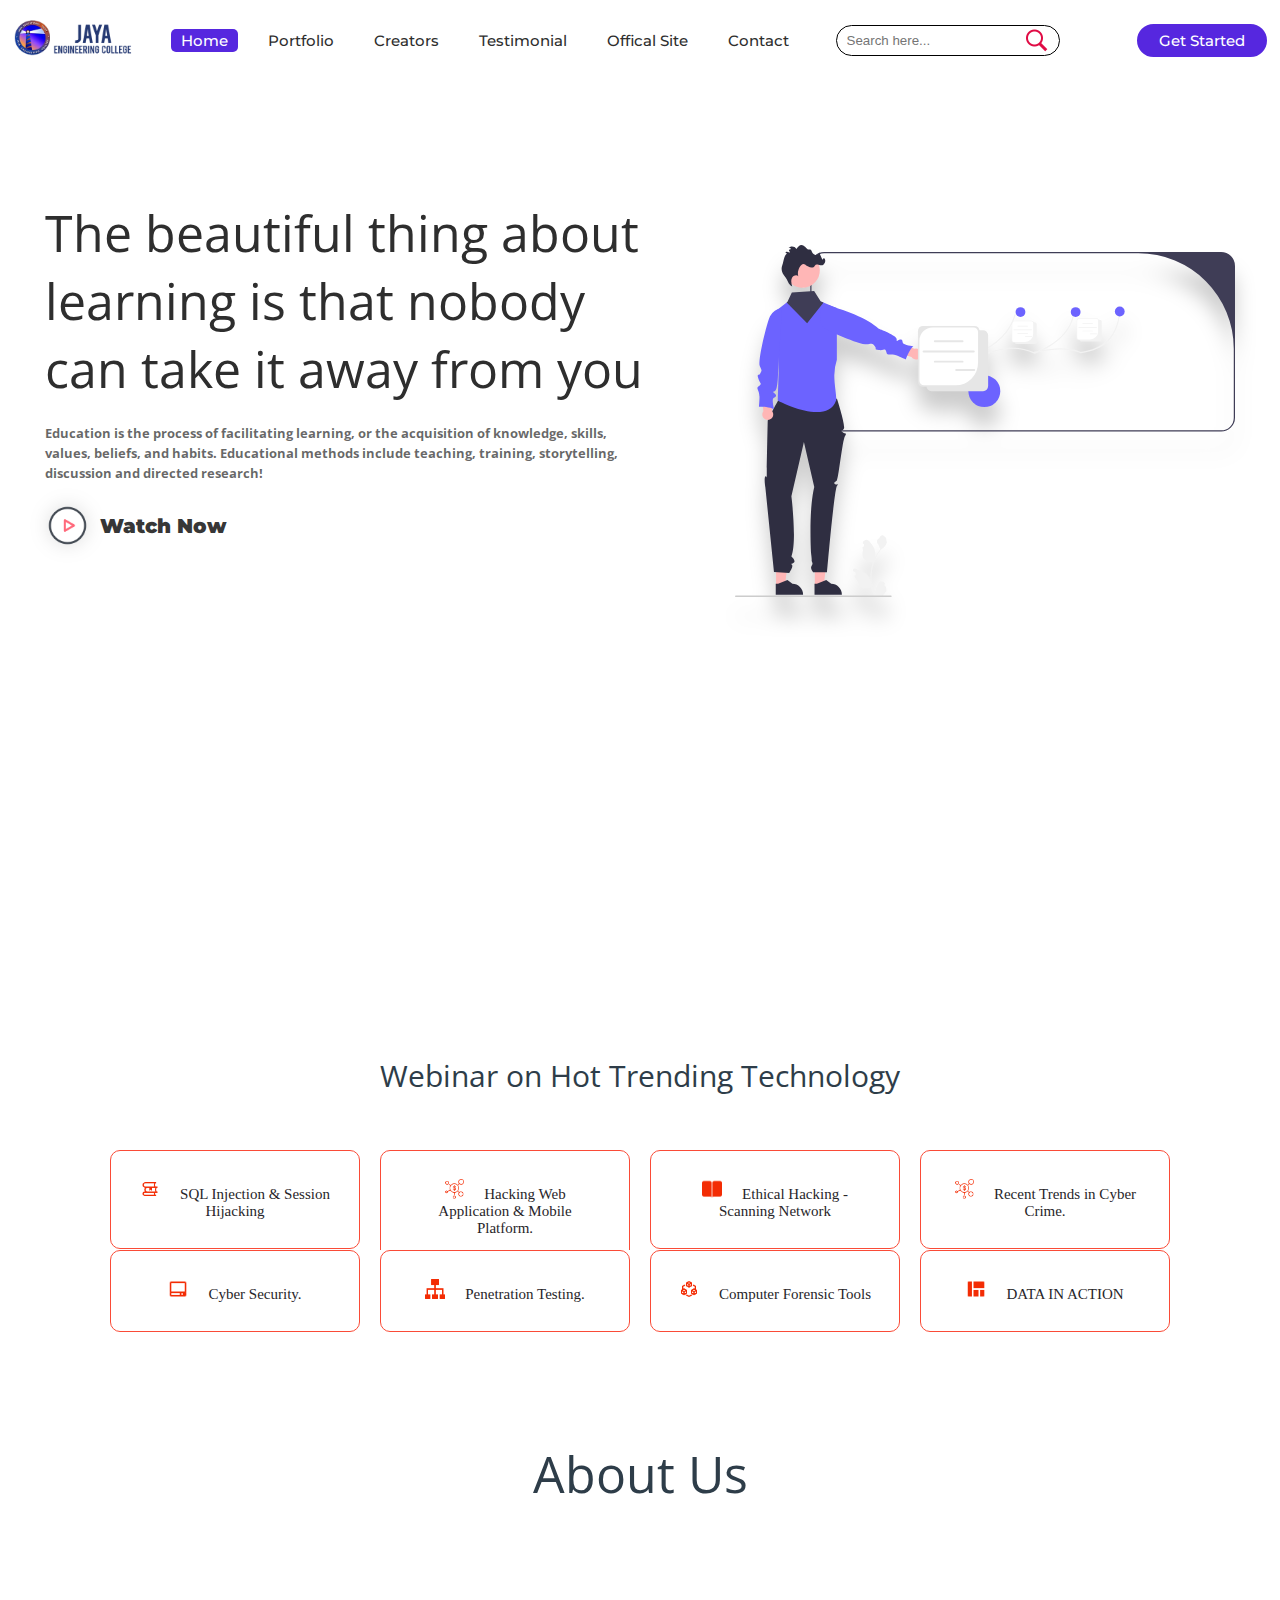
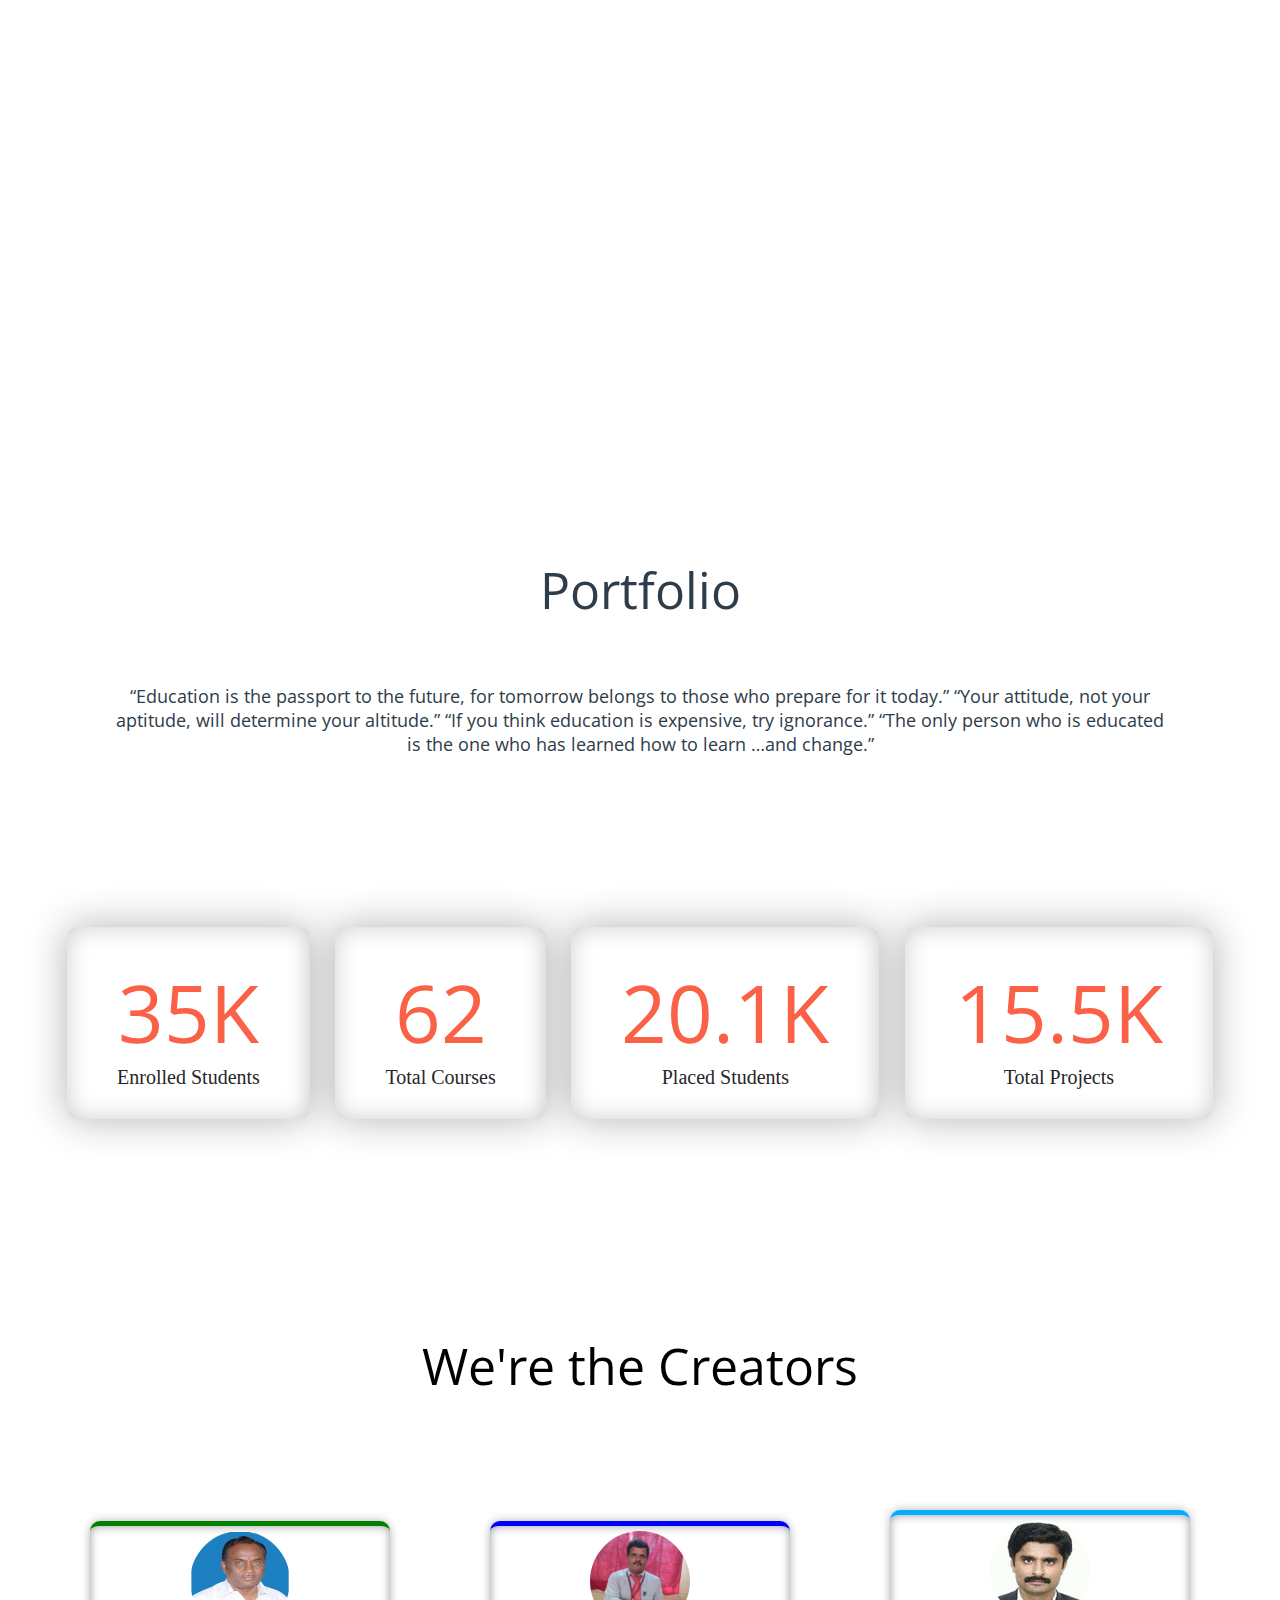
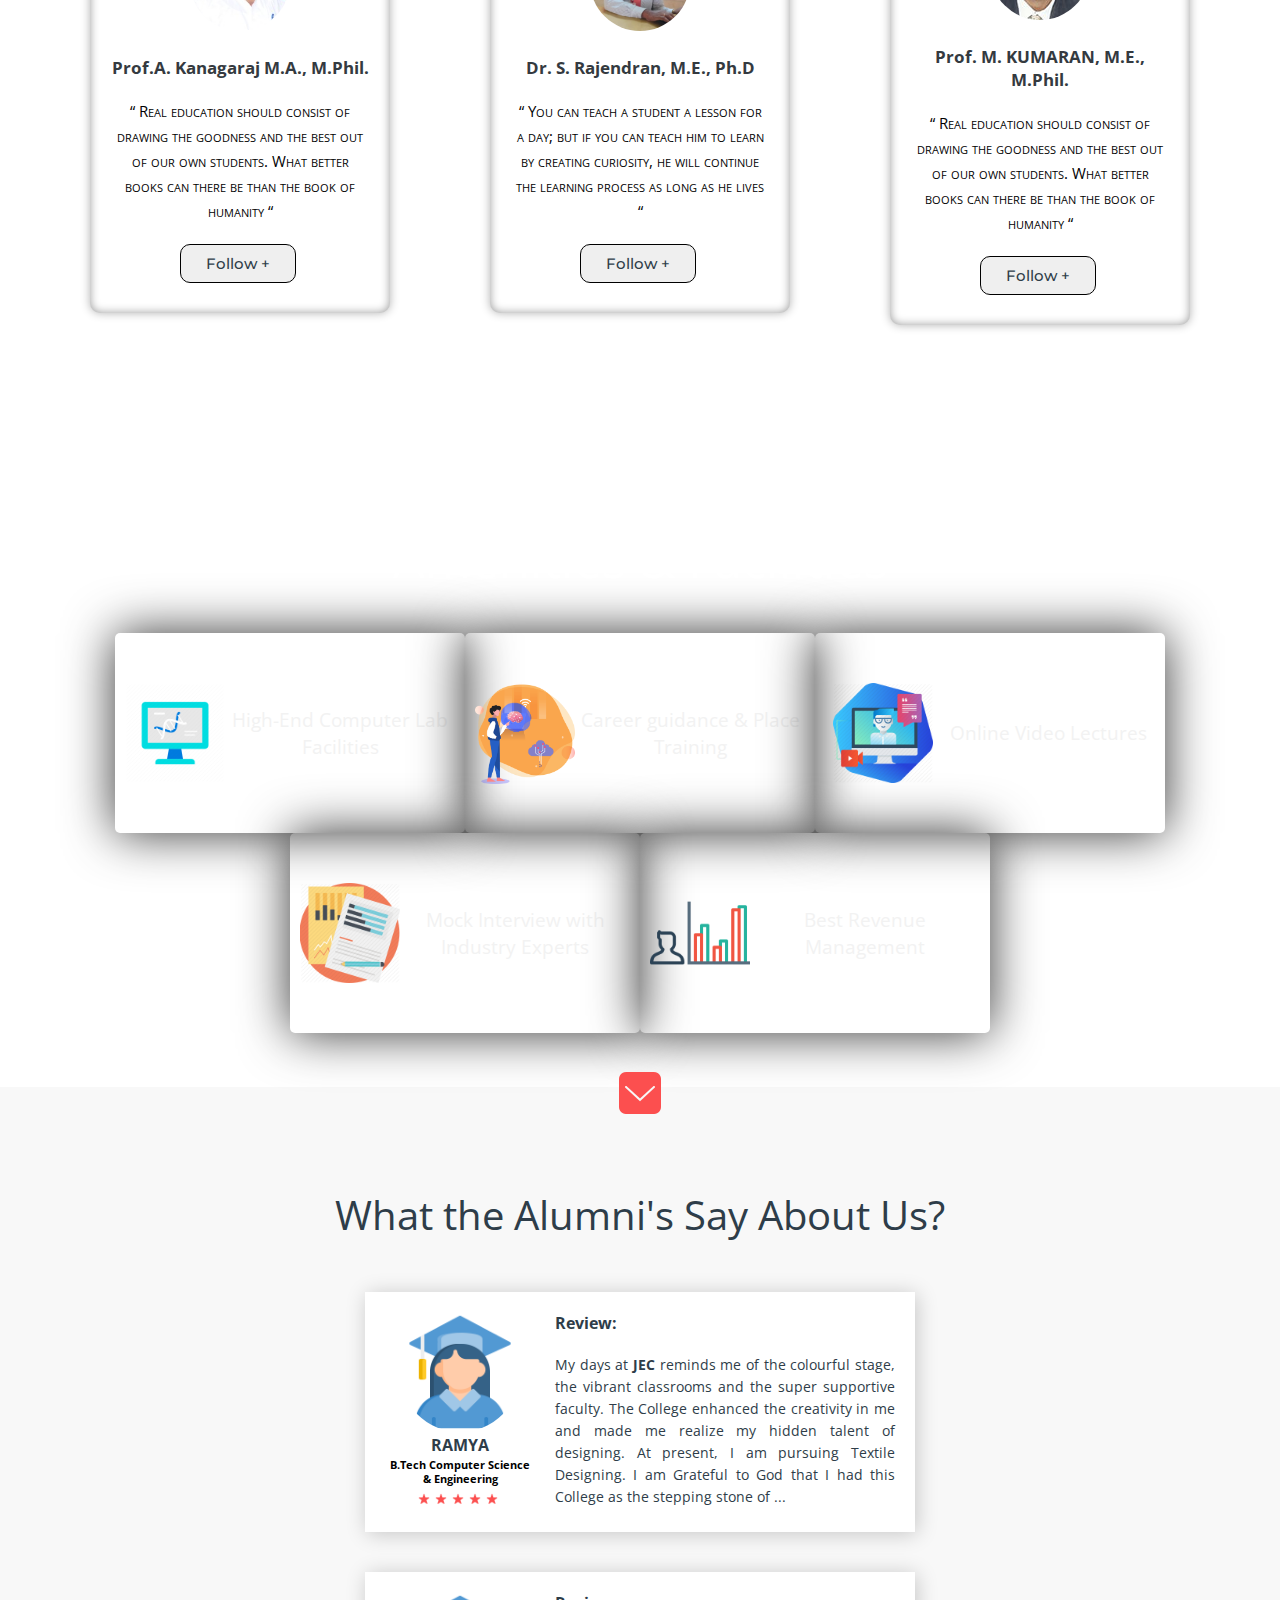
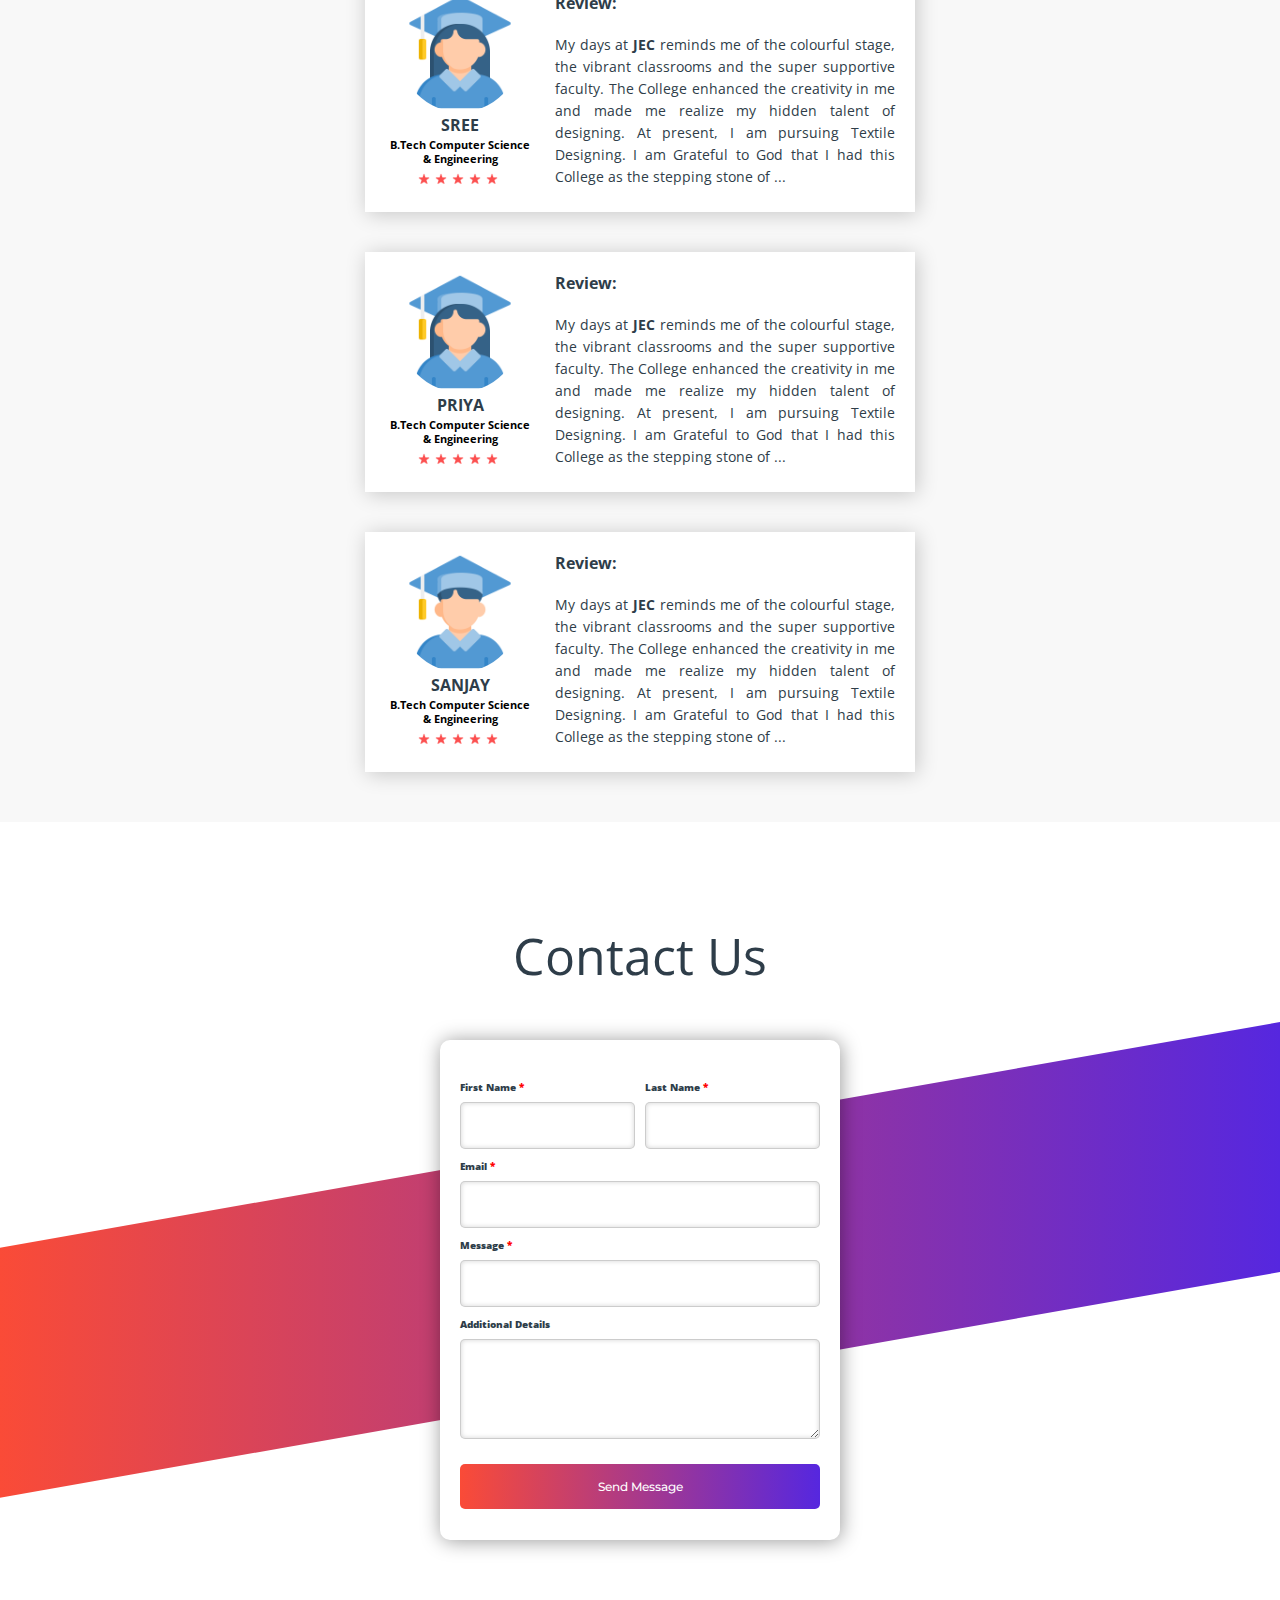
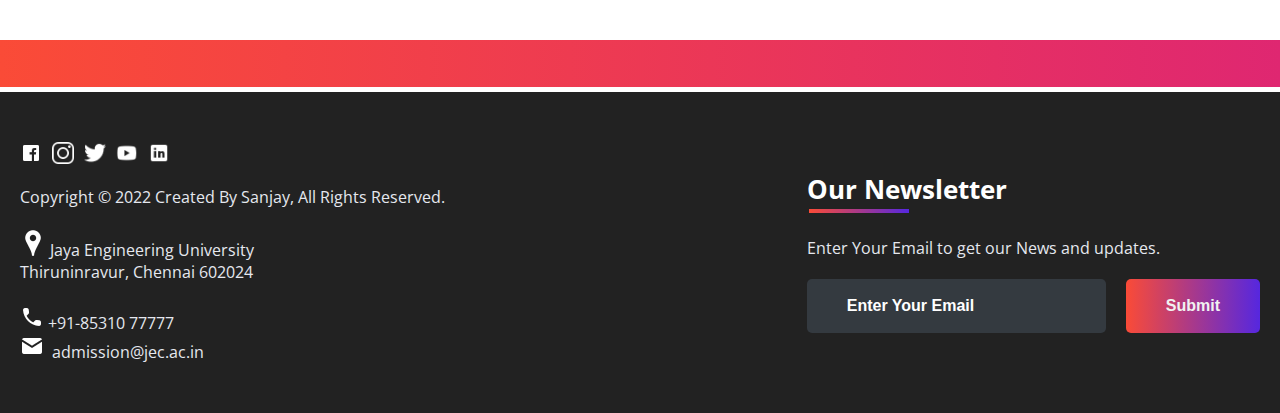
==== commit 47da9401: "image changes in landing page" ====
--- a/index.html
+++ b/index.html
@@ -34,7 +34,8 @@
 				<li><a href="#contactus_section">Contact</a></li>
 			</ul>
 			<div class="srch"><input type="text" class="search" placeholder="Search here..."><img src="images/icon/search.png" alt="search" onclick=slide()></div>
-			<a class="get-started" href="login.html">Get Started</a>
+			<!-- <a class="get-started" href="login.html">Get Started</a> -->
+			<a class="get-started" href="Maintance/under-construction.html">Get Started</a>
 			<img src="images/icon/menu.png" class="menu" onclick="sideMenu(0)" alt="menu">
 		</nav>
 		<div class="head-container">
@@ -46,15 +47,18 @@
 				</div>
 			</div>
 			<div class="svg-image">
-				<img src="images/extra/svg1.jpg" alt="svg">
+				<!-- <img src="images/extra/svg1.jpg" alt="svg"> -->
+				<img src="images/extra/undraw.svg" alt="svg"> 
+				<!-- <img src="images/extra/College-Image.jpeg" alt="svg"> -->
+
 			</div>
 		</div>
 		<div class="side-menu" id="side-menu">
 			<div class="close" onclick="sideMenu(1)"><img src="images/icon/close.png" alt=""></div>
-			<div class="user">
+			<!-- <div class="user">
 				<img src="images/creator/roshan.jpeg" alt="Username">
 				<p>roshank9419</p>
-			</div>
+			</div> -->
 			<ul>
 				<li><a href="#about_section">About</a></li>
 				<li><a href="#portfolio_section">Portfolio</a></li>
@@ -144,7 +148,7 @@
 						<p>“ Real education should consist of drawing the goodness and the best out of our own students. What better
 							books can there be than the book of humanity “</p>
 						<div class="duty"></div>
-						<a href="#" target="_blank"><button class="btn-akhil">Follow +</button></a>
+						<a href="#" target="_blank"><button class="btn-roshan1">Follow +</button></a>
 					</div>
 				</center>
 			</div>
@@ -154,7 +158,7 @@
 				<div id="detail">
 					<p>“ You can teach a student a lesson for a day; but if you can teach him to learn by creating curiosity, he will continue the learning process as long as he lives “</p>
 					<div class="duty"></div>
-					<a href="#" target="_blank"><button class="btn-roshan">Follow +</button></a>
+					<a href="#" target="_blank"><button class="btn-roshan2">Follow +</button></a>
 				</div>
 				</center>
 			</div>
@@ -164,7 +168,7 @@
 				<div id="detail">
 					<p>“ Real education should consist of drawing the goodness and the best out of our own students. What better books can there be than the book of humanity “</p>
 					<div class="duty"></div>
-					<a href="#" target="_blank"><button class="btn-akhil">Follow +</button></a>
+					<a href="#" target="_blank"><button class="btn-roshan3">Follow +</button></a>
 				</div>
 				</center>
 			</div>
@@ -265,7 +269,7 @@
 		<div class="csec"></div>
 		<div class="back-contact">
 			<div class="cc">
-			<form action="mailto:roshank9419@gmail.com" method="post" enctype="text/plain">
+			<form action="#" method="post" enctype="text/plain">
 				<label>First Name <span class="imp">*</span></label><label style="margin-left: 185px">Last Name <span class="imp">*</span></label><br>
 				<center>
 				<input type="text" name="" style="margin-right: 10px; width: 175px" required="required"><input type="text" name="lname" style="width: 175px" required="required"><br>
--- a/style.css
+++ b/style.css
@@ -461,12 +461,16 @@
 	margin-left: 90px;
 	align-self: center;
 }
-.btn-roshan:hover {
+.btn-roshan1:hover {
 	background: rgba(0,255,0,0.7);
 	color: #fff;
 }
 .btn-roshan2:hover {
 	background: rgba(0,0,255,0.5);
+	color: #fff;
+}
+.btn-roshan3:hover {
+	background: rgba(0, 183, 255, 0.5);
 	color: #fff;
 }
 .card-title {
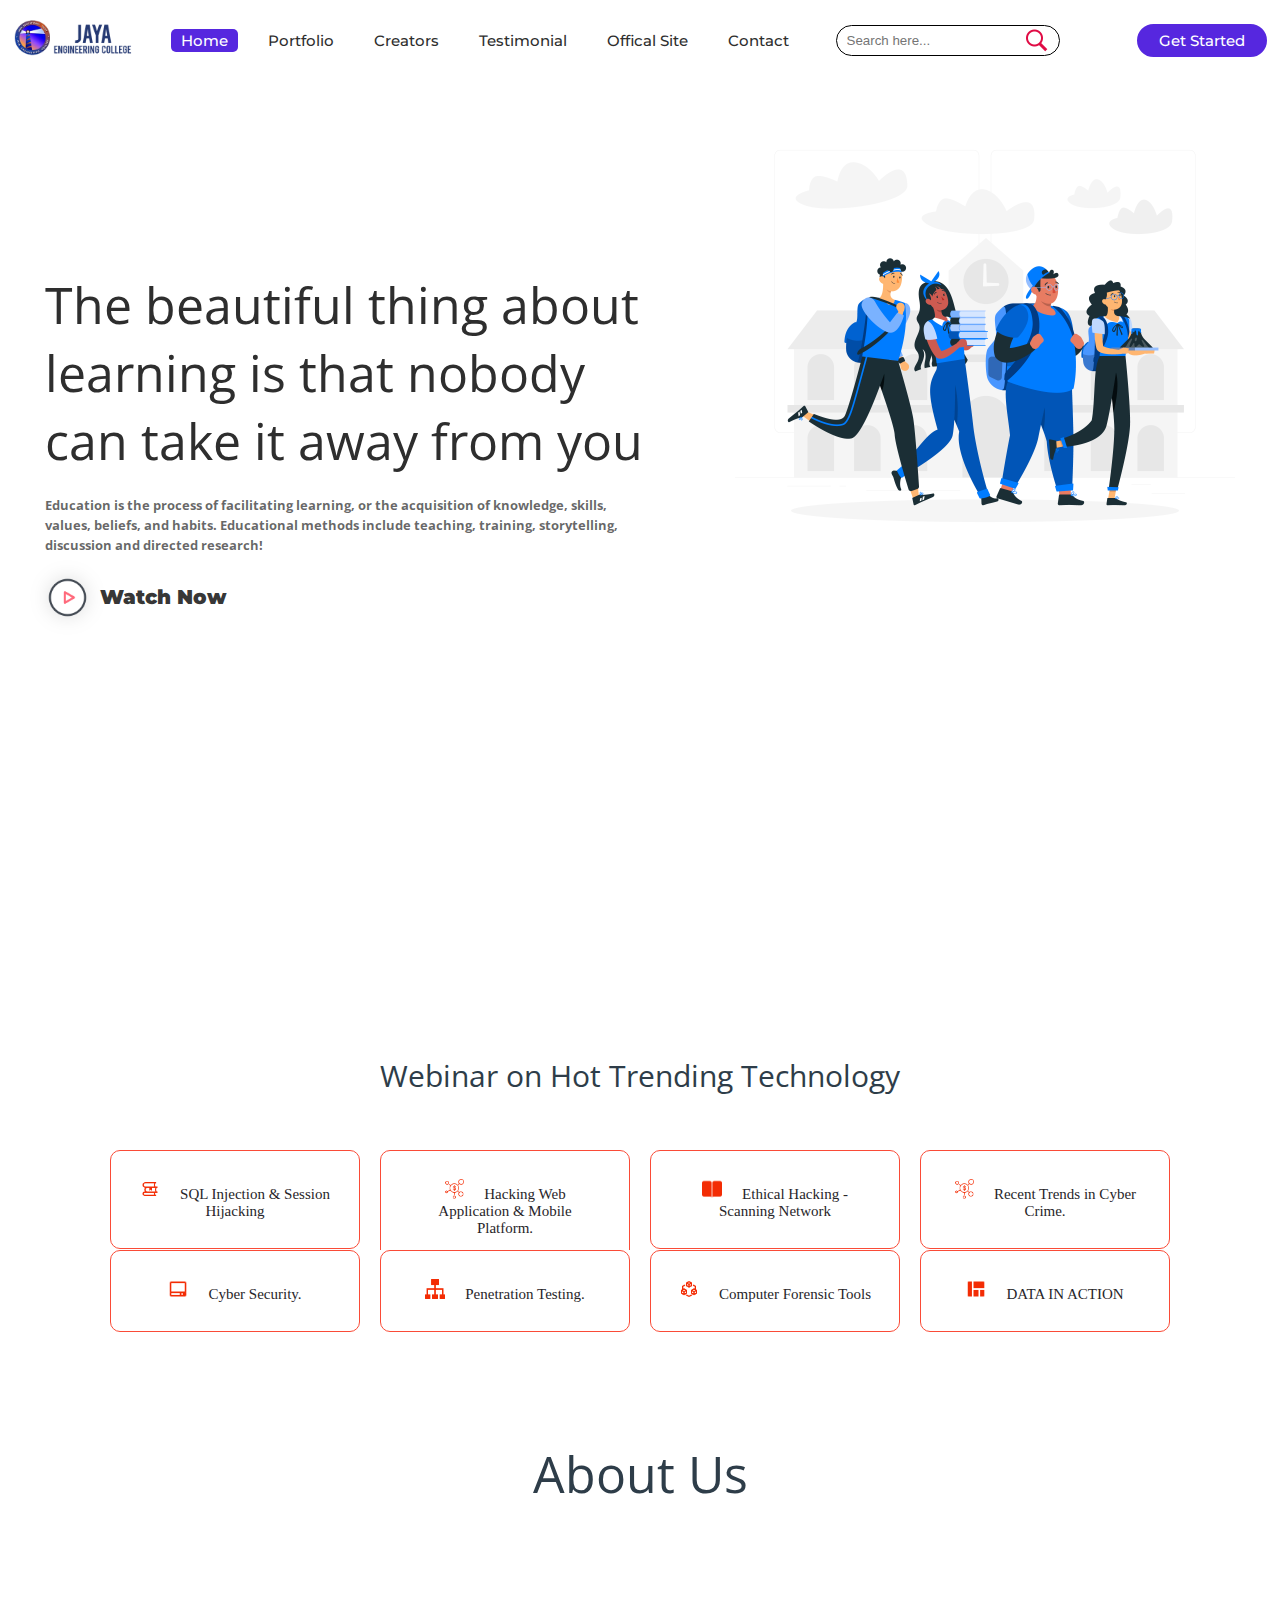
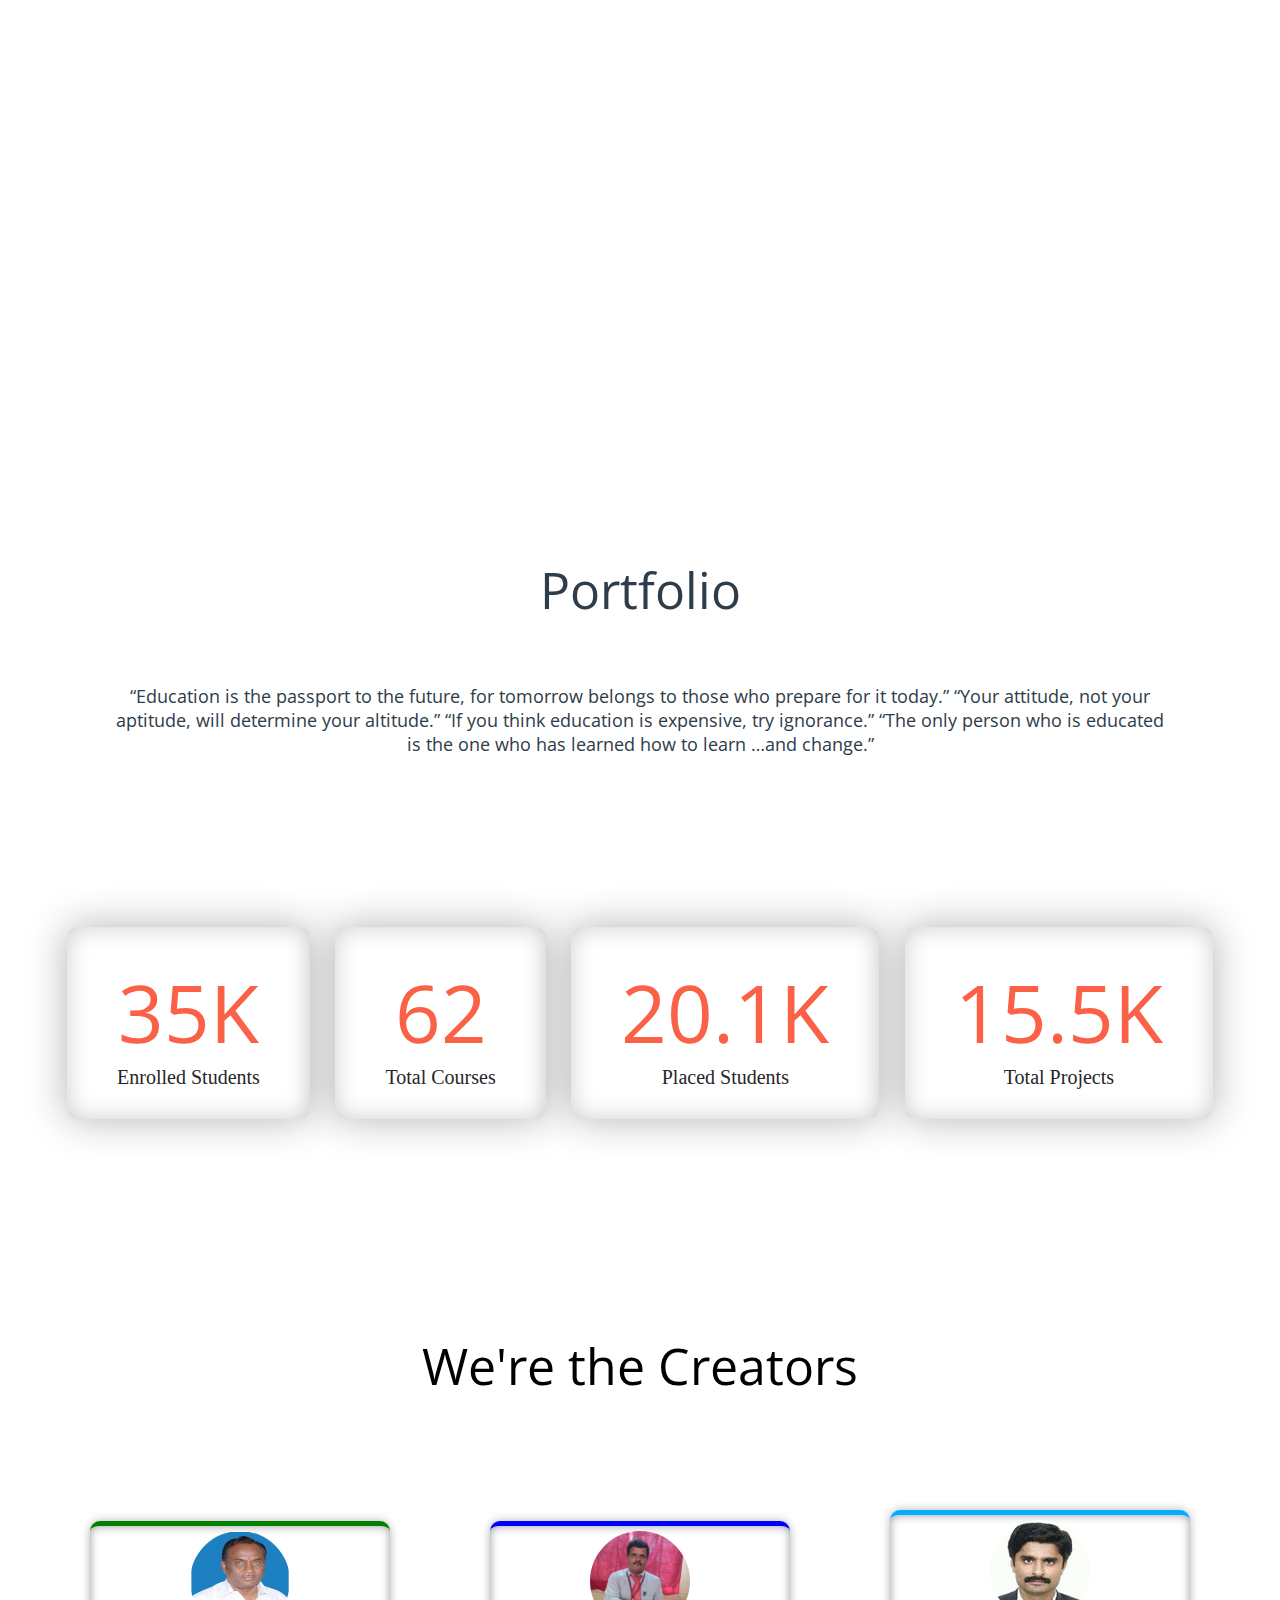
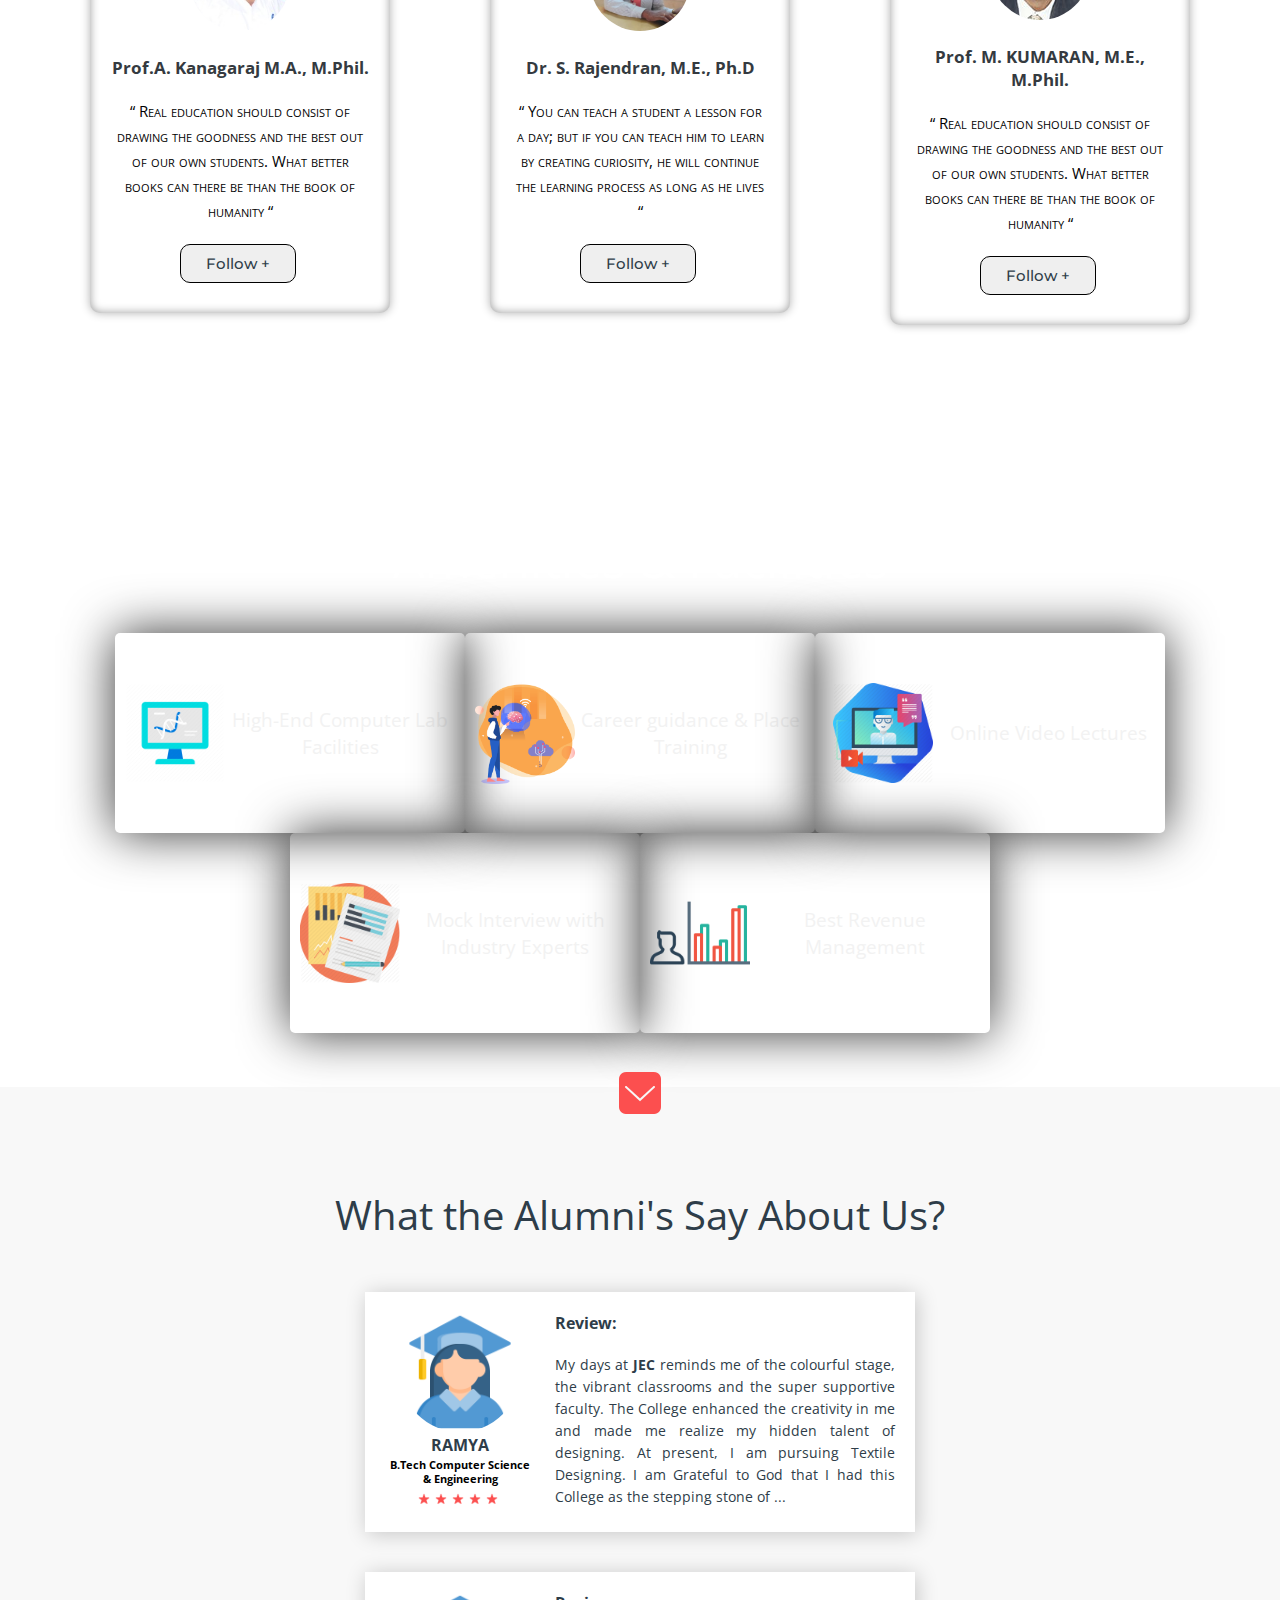
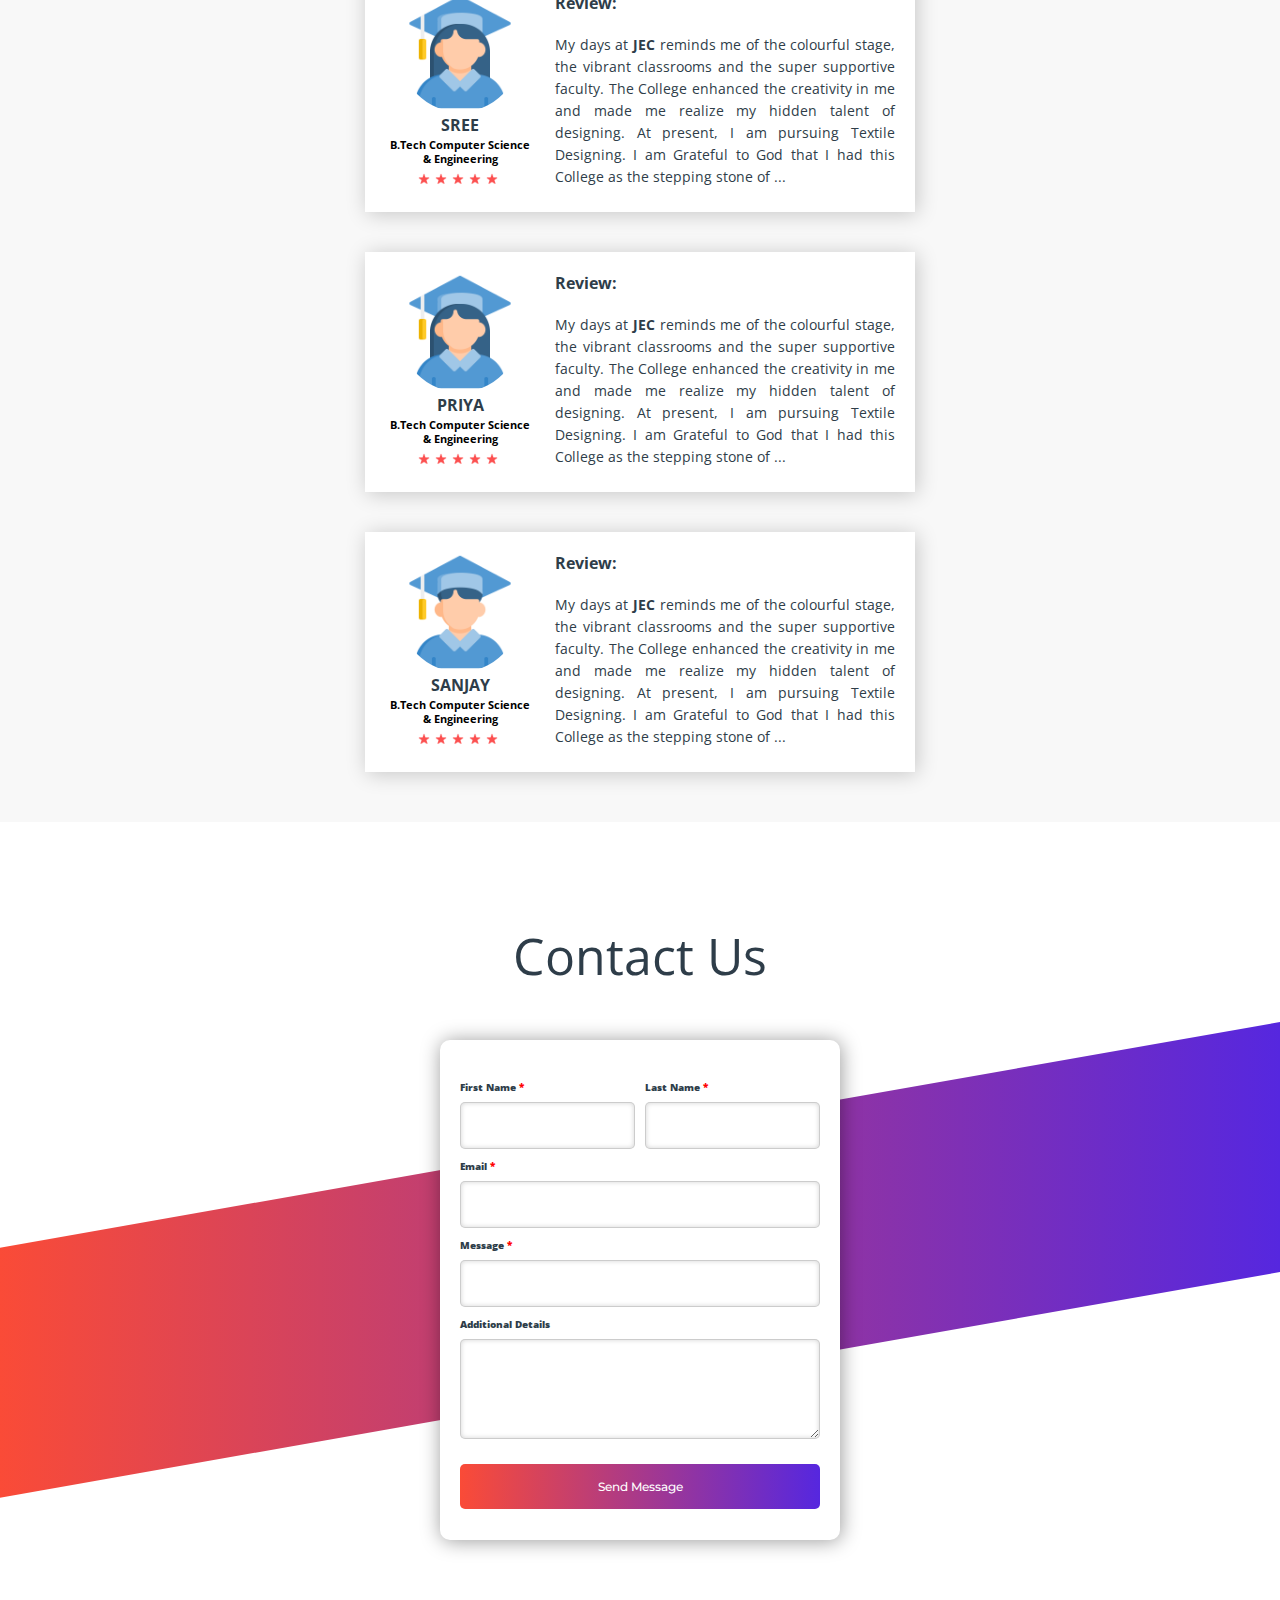
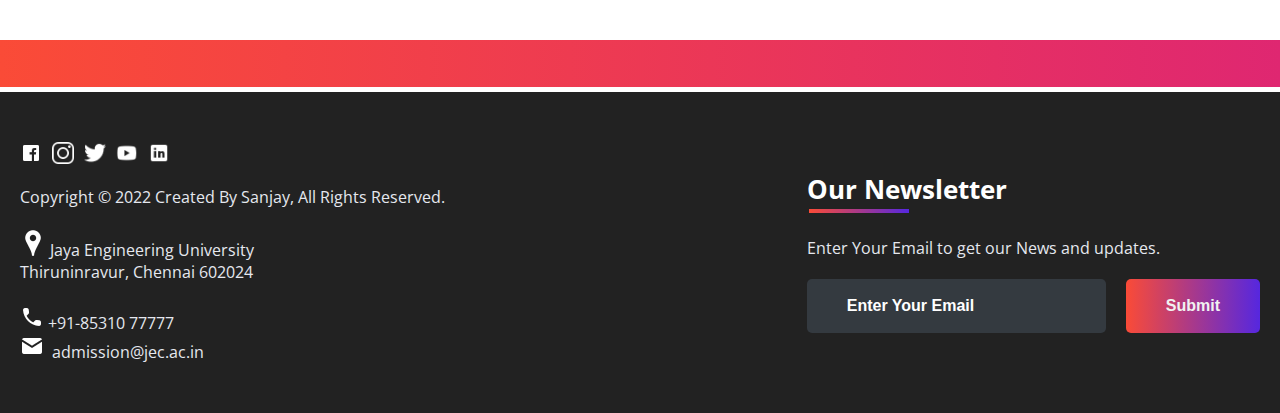
==== commit f3d1b48d: "image changes" ====
--- a/index.html
+++ b/index.html
@@ -48,8 +48,11 @@
 			</div>
 			<div class="svg-image">
 				<!-- <img src="images/extra/svg1.jpg" alt="svg"> -->
-				<img src="images/extra/undraw.svg" alt="svg"> 
+				<!-- <img src="images/extra/undraw.svg" alt="svg">  -->
 				<!-- <img src="images/extra/College-Image.jpeg" alt="svg"> -->
+				<img src="images/extra/blue-theme.jpg" alt="svg">
+				<!-- <img src="images/extra/3784896.jpg" alt="svg"> -->
+				
 
 			</div>
 		</div>
--- a/style.css
+++ b/style.css
@@ -1,918 +1,932 @@
-@import url('https://fonts.googleapis.com/css?family=Montserrat:500&display=swap');
-@import url('https://fonts.googleapis.com/css?family=Dancing+Script&display=swap');
-@import url('https://fonts.googleapis.com/css?family=Open+Sans&display=swap');
+@import url("https://fonts.googleapis.com/css?family=Montserrat:500&display=swap");
+@import url("https://fonts.googleapis.com/css?family=Dancing+Script&display=swap");
+@import url("https://fonts.googleapis.com/css?family=Open+Sans&display=swap");
 
 * {
-	box-sizing: border-box;
-	margin: 0;
-	padding: 0;
+  box-sizing: border-box;
+  margin: 0;
+  padding: 0;
 }
 
 html {
-	scroll-behavior: smooth;
+  scroll-behavior: smooth;
 }
 body {
-	background: #FFF;
-	font-family: 'Open Sans', sans-serif;
+  background: #fff;
+  font-family: "Open Sans", sans-serif;
 }
 
 header {
-	height: 90vh;
-	/* background: #000; */
+  height: 90vh;
+  /* background: #000; */
 }
 .black {
-	box-shadow: 0 2px 10px rgba(0, 0, 0, 0.5);
+  box-shadow: 0 2px 10px rgba(0, 0, 0, 0.5);
 }
 nav {
-	padding-top: 20px;
-	padding-bottom: 20px;
-	top: 0;
-	position: fixed;
-	display: flex;
-	width: 100%;
-	z-index: 1000;
-	background: #fff;
-	justify-content: space-around;
-	transition: 1.5s;
-	align-items: center;
+  padding-top: 20px;
+  padding-bottom: 20px;
+  top: 0;
+  position: fixed;
+  display: flex;
+  width: 100%;
+  z-index: 1000;
+  background: #fff;
+  justify-content: space-around;
+  transition: 1.5s;
+  align-items: center;
 }
 nav ul {
-	display: flex;
-	align-items: center;
+  display: flex;
+  align-items: center;
 }
 nav ul li {
-	list-style: none;
-	margin: 5px 10px;
+  list-style: none;
+  margin: 5px 10px;
 }
 nav ul li a {
-	padding: 2px 10px;
-	color: #2e2e2e;
-	cursor: pointer;
-	transition: .5s;
-	text-decoration: none;
+  padding: 2px 10px;
+  color: #2e2e2e;
+  cursor: pointer;
+  transition: 0.5s;
+  text-decoration: none;
 }
 nav ul li a:hover {
-	color: #fff;
-	border-radius: 5px;
-	background: #5627df;
+  color: #fff;
+  border-radius: 5px;
+  background: #5627df;
 }
 .active {
-	color: #fff;
-	border-radius: 5px;
-	background: #5627df;
+  color: #fff;
+  border-radius: 5px;
+  background: #5627df;
 }
 .srch {
-	padding: 2px 10px;
-	display: flex;
-	/* align-items: center; */
-	justify-content: center;
-	/* background: #0066ff; */
-	border: 1px solid;
-	border-radius: 20px;
+  padding: 2px 10px;
+  display: flex;
+  /* align-items: center; */
+  justify-content: center;
+  /* background: #0066ff; */
+  border: 1px solid;
+  border-radius: 20px;
 }
 .srch img {
-	width: 25px;
-	cursor: pointer;
+  width: 25px;
+  cursor: pointer;
 }
 .srch .search {
-	/* padding: 2px 10px; */
-	outline: none;
-	border: none;
-	background: transparent;
+  /* padding: 2px 10px; */
+  outline: none;
+  border: none;
+  background: transparent;
 }
 
 .get-started {
-	margin-left: 50px;
-	padding: 5px 20px;
-	border: 2px solid #5627df;
-	border-radius: 20px;
-	text-decoration: none;
-	
-	transition: .5s;
-	background-color: #5627df;
-	color: #fff;
+  margin-left: 50px;
+  padding: 5px 20px;
+  border: 2px solid #5627df;
+  border-radius: 20px;
+  text-decoration: none;
+
+  transition: 0.5s;
+  background-color: #5627df;
+  color: #fff;
 }
 .get-started:hover {
-	color: #2e2e2e;
-	background: #fff;
-}
-.logo img{
-	width: 120px;
-	cursor: pointer;
-	transition: all 1s;
-}
-
-a, button {
-	float: left;
-	font-family: "Montserrat", sans-serif;
-	font-weight: 500;
-	font-size: 15px;
-	color: #2E3D49;
-	display: block;
-	text-decoration: none;
-	text-align: center;
+  color: #2e2e2e;
+  background: #fff;
+}
+.logo img {
+  width: 120px;
+  cursor: pointer;
+  transition: all 1s;
+}
+
+a,
+button {
+  float: left;
+  font-family: "Montserrat", sans-serif;
+  font-weight: 500;
+  font-size: 15px;
+  color: #2e3d49;
+  display: block;
+  text-decoration: none;
+  text-align: center;
 }
 .head-container {
-	margin-top: 245px;
-	display: flex;
-	flex-wrap: wrap;
-	align-items: center;
-	justify-content: space-around;
+  margin-top: 245px;
+  display: flex;
+  flex-wrap: wrap;
+  align-items: center;
+  justify-content: space-around;
 }
 .quote {
-	width: 600px;
-	transform: translateY(-50px);
+  width: 600px;
+  transform: translateY(-50px);
 }
 .quote h5 {
-	margin-top: 20px;
-	color: #0009;
-	line-height: 20px;
+  margin-top: 20px;
+  color: #0009;
+  line-height: 20px;
 }
 .quote p {
-	font-size: 50px;
-	color: #2e2e2e;
+  font-size: 50px;
+  color: #2e2e2e;
 }
 .quote .play {
-	margin-top: 20px;
-	display: flex;
-	/* justify-content: center; */
-	align-items: center;
+  margin-top: 20px;
+  display: flex;
+  /* justify-content: center; */
+  align-items: center;
 }
 .quote .play img {
-	width: 45px;
-	cursor: pointer;
-	filter: drop-shadow(0 0 10px #0002);
-}
-.quote .play span a{
-	margin-left: 10px;
-	font-size: 20px;
-	font-weight: 900;
-	color: rgba(0, 0, 0, 0.8);
-	cursor: pointer;
-}
-.svg-image img{
-	width: 500px;
-	filter: drop-shadow(0 20px 10px rgba(0,0,0,0.2));
+  width: 45px;
+  cursor: pointer;
+  filter: drop-shadow(0 0 10px #0002);
+}
+.quote .play span a {
+  margin-left: 10px;
+  font-size: 20px;
+  font-weight: 900;
+  color: rgba(0, 0, 0, 0.8);
+  cursor: pointer;
+}
+.svg-image img {
+  width: 500px;
+  /* filter: drop-shadow(0 20px 10px rgba(0,0,0,0.2)); */
+  float: right;
+  position: relative;
+  top: -150px;
+  /* top: -80px; */
 }
 
 /* SIDE MENU */
 .menu {
-	cursor: pointer;
-	width: 25px;
-	display: none;
+  cursor: pointer;
+  width: 25px;
+  display: none;
 }
 .side-menu {
-	width: 100%;
-	height: 100%;
-	background: rgba(182, 33, 90, 0.993);
-	position: absolute;
-	top: 0;
-	transition: .8s;
-	z-index: 2000;
-	transform: translateX(-100%);
+  width: 100%;
+  height: 100%;
+  background: rgba(182, 33, 90, 0.993);
+  position: absolute;
+  top: 0;
+  transition: 0.8s;
+  z-index: 2000;
+  transform: translateX(-100%);
 }
 .side-menu ul {
-	margin-top: 35%;
-	display: flex;
-	flex-direction: column;
-	justify-content: center;
-	/* background: #FA4B37; */
+  margin-top: 35%;
+  display: flex;
+  flex-direction: column;
+  justify-content: center;
+  /* background: #FA4B37; */
 }
 .side-menu ul li {
-	list-style: none;
-	/* background: #009900; */
-	display: flex;
-	justify-content: center;
-	align-items: center;
-	/* border-bottom: 1px solid #fff; */
-	/* padding: 10px 0px; */
-}
-.side-menu ul li:hover a{
-	background: #fff;
-	color: #5627df;
-}
-.side-menu ul li a{
-	color: #FFF;
-	width: 100%;
-	font-size: 1em;
-	/* background: #2E3D49; */
-	text-decoration: none;
-	padding: 15px 0px;
-}
-.close img{
-	float: right;
-	width: 35px;
-	cursor: pointer;
-	margin: 10px;
+  list-style: none;
+  /* background: #009900; */
+  display: flex;
+  justify-content: center;
+  align-items: center;
+  /* border-bottom: 1px solid #fff; */
+  /* padding: 10px 0px; */
+}
+.side-menu ul li:hover a {
+  background: #fff;
+  color: #5627df;
+}
+.side-menu ul li a {
+  color: #fff;
+  width: 100%;
+  font-size: 1em;
+  /* background: #2E3D49; */
+  text-decoration: none;
+  padding: 15px 0px;
+}
+.close img {
+  float: right;
+  width: 35px;
+  cursor: pointer;
+  margin: 10px;
 }
 .user {
-	display: flex;
-	justify-content: center;
-	align-items: center;
-	margin-top: 10%;
+  display: flex;
+  justify-content: center;
+  align-items: center;
+  margin-top: 10%;
 }
 .user img {
-	width: 60px;
-	border-radius: 50%;
-	border: 2px solid #fff;
-	filter: drop-shadow(0 10px 20px #0004);
-	margin-right: 30px;
-	cursor: pointer;
+  width: 60px;
+  border-radius: 50%;
+  border: 2px solid #fff;
+  filter: drop-shadow(0 10px 20px #0004);
+  margin-right: 30px;
+  cursor: pointer;
 }
 .user p {
-	color: #fff;
-	cursor: pointer;
-}
-.user img, .user p {
-	opacity: 1;
+  color: #fff;
+  cursor: pointer;
+}
+.user img,
+.user p {
+  opacity: 1;
 }
 /*Common things in all sections*/
-#about_section, #portfolio_section, #team_section, #services_section, #contactus_section {
-	font-family: 'Open Sans', sans-serif;
-	color: #2E3D49;
-	position: relative;
+#about_section,
+#portfolio_section,
+#team_section,
+#services_section,
+#contactus_section {
+  font-family: "Open Sans", sans-serif;
+  color: #2e3d49;
+  position: relative;
 }
 .diffSection {
-	width: 100%;
-	/*position: relative;*/
-	justify-content: center;
-	align-items: center;
+  width: 100%;
+  /*position: relative;*/
+  justify-content: center;
+  align-items: center;
 }
 .diffSection .content {
-	margin: 10px;
-	text-align: center;
-	padding: 10px 100px;
-	font-size: 1.1em;
+  margin: 10px;
+  text-align: center;
+  padding: 10px 100px;
+  font-size: 1.1em;
 }
 
 /*PORTFOLIO*/
 .extra {
-	width: 100%;
+  width: 100%;
 }
 .extra p {
-	padding: 30px;
-	padding-bottom: 150px;
-	font-size: 50px;
-	text-align: center;
-	color: #fff;
-	background-image: linear-gradient(rgba(0,0,0,0),rgba(0,0,0,0.7)),url("images/extra/b1.jpg");
-	background-size: cover;
-	background-attachment: fixed;
-	font-family: cursive;
-	z-index: -9;
+  padding: 30px;
+  padding-bottom: 150px;
+  font-size: 50px;
+  text-align: center;
+  color: #fff;
+  background-image: linear-gradient(rgba(0, 0, 0, 0), rgba(0, 0, 0, 0.7)),
+    url("images/extra/b1.jpg");
+  background-size: cover;
+  background-attachment: fixed;
+  font-family: cursive;
+  z-index: -9;
 }
 .smbox {
-	display: flex;
-	flex-wrap: wrap;
-	transform: translateY(-100px);
-	justify-content: center;
+  display: flex;
+  flex-wrap: wrap;
+  transform: translateY(-100px);
+  justify-content: center;
 }
 .smbox span {
-	margin: 1%;
-	background: #fff;
-	box-shadow: inset 0px 0px 25px rgba(0,0,0,0.2),
-						0 0 40px rgba(0,0,0,0.3);
-	border-radius: 10px;
-	padding: 30px 50px;
-	cursor: pointer;
+  margin: 1%;
+  background: #fff;
+  box-shadow: inset 0px 0px 25px rgba(0, 0, 0, 0.2), 0 0 40px rgba(0, 0, 0, 0.3);
+  border-radius: 10px;
+  padding: 30px 50px;
+  cursor: pointer;
 }
 .smbox span:hover {
-	transform: scale(1.3);
-	transition: .5s ease;
+  transform: scale(1.3);
+  transition: 0.5s ease;
 }
 .smbox .data {
-	font-size: 80px;
-	color: #FA6146;	
+  font-size: 80px;
+  color: #fa6146;
 }
 .smbox .det {
-	font-size: 20px;
-	color: #272529;
-	font-family: cursive;
+  font-size: 20px;
+  color: #272529;
+  font-family: cursive;
 }
 
 /*Title*/
 .title {
-	 margin-top: 0px; 
-	font-family: 'Open Sans', sans-serif;
-	font-size: 30px;
-	text-align: center;
-	color: #2E3D49;
+  margin-top: 0px;
+  font-family: "Open Sans", sans-serif;
+  font-size: 30px;
+  text-align: center;
+  color: #2e3d49;
 }
 
 /*ABOUT*/
 .about-content {
-	width: 100%;
-	position: relative;
-	justify-content: center;
-	flex-wrap: wrap;
-	display: flex;
-	align-items: center;
+  width: 100%;
+  position: relative;
+  justify-content: center;
+  flex-wrap: wrap;
+  display: flex;
+  align-items: center;
 }
 .about-content .side-text {
-	width: 550px;
-	padding: 50px 40px;
-	background: #fff;
-	box-shadow: 2px 0 100px rgba(0,0,0,0.3);
-	border-radius: 5px;
-	text-align: justify;
-	line-height: 22px;
-	opacity: 0;
-	transform: translateX(-100px);
-	transition: 1s ease-in-out;
+  width: 550px;
+  padding: 50px 40px;
+  background: #fff;
+  box-shadow: 2px 0 100px rgba(0, 0, 0, 0.3);
+  border-radius: 5px;
+  text-align: justify;
+  line-height: 22px;
+  opacity: 0;
+  transform: translateX(-100px);
+  transition: 1s ease-in-out;
 }
 .about-content .side-text-appear {
-	opacity: 1;
-	transform: translateX(0px);
+  opacity: 1;
+  transform: translateX(0px);
 }
 .about-content .side-text h2 {
-	padding: 10px;
+  padding: 10px;
 }
 .about-content .side-text p {
-	padding: 10px;
+  padding: 10px;
 }
 .about-content .side-image img {
-	width: 90%;
-	border-radius: 5px;
+  width: 90%;
+  border-radius: 5px;
 }
 .sideImage {
-	transform: translateX(100px);
-	opacity: 0;
-	transition: .8s ease-in-out;
+  transform: translateX(100px);
+  opacity: 0;
+  transition: 0.8s ease-in-out;
 }
 .sideImage-appear {
-	opacity: 1;
-	transform: translateX(0px);
+  opacity: 1;
+  transform: translateX(0px);
 }
 
 /*POPULAR SUBJECTS*/
 .cbox {
-	position: relative;
-	width: 100%;
-	display: inline-flex;
-	flex-wrap: wrap;
-	justify-content: center;
+  position: relative;
+  width: 100%;
+  display: inline-flex;
+  flex-wrap: wrap;
+  justify-content: center;
 }
 .cbox .det {
-	width: 250px;
-	height: 80px;
-	margin: 10px;
-	background: #fff;
-	cursor: pointer;
-}
-.cbox .det a{
-	justify-content: space-around;
-	width: 250px;
-	padding: 28px;
-	border-radius: 10px;
-	border: 1px solid #FA4B37;
-	font-size: 15px;
-	color: #272529;
-	font-family: cursive;
-	text-decoration: none;
+  width: 250px;
+  height: 80px;
+  margin: 10px;
+  background: #fff;
+  cursor: pointer;
+}
+.cbox .det a {
+  justify-content: space-around;
+  width: 250px;
+  padding: 28px;
+  border-radius: 10px;
+  border: 1px solid #fa4b37;
+  font-size: 15px;
+  color: #272529;
+  font-family: cursive;
+  text-decoration: none;
 }
 .cbox .det a:hover {
-	background: linear-gradient(to right, #FA4B37, #5627df);
-	color: white;
-}
-.cbox .det a:hover img{
-	filter: brightness(100);
+  background: linear-gradient(to right, #fa4b37, #5627df);
+  color: white;
+}
+.cbox .det a:hover img {
+  filter: brightness(100);
 }
 .cbox img {
-	width: 20px;
-	margin-right: 20px;
+  width: 20px;
+  margin-right: 20px;
 }
 
 /*TEAM SECTION*/
 .totalcard {
-	width: 100%;
-	display: flex;
-	flex-wrap: wrap;
-	align-items: center;
-	justify-content: center;
-	margin-bottom: 50px;
+  width: 100%;
+  display: flex;
+  flex-wrap: wrap;
+  align-items: center;
+  justify-content: center;
+  margin-bottom: 50px;
 }
 .totalcard .card {
-	margin: 50px;
-	width: 300px;
-	border-radius: 10px;
-	background: #fff;
-}
-.totalcard .card{
-	box-shadow: inset 0 0 10px rgba(0,0,0,0.4),
-					0 0 10px rgba(0,0,0,0.3);
-}
-.card:nth-child(1){
-	border-top: 5px solid green;
-}
-.card:nth-child(2){
-	border-top: 5px solid blue;
-}
-.card:nth-child(3){
-	border-top: 5px solid rgb(0, 174, 255);
+  margin: 50px;
+  width: 300px;
+  border-radius: 10px;
+  background: #fff;
+}
+.totalcard .card {
+  box-shadow: inset 0 0 10px rgba(0, 0, 0, 0.4), 0 0 10px rgba(0, 0, 0, 0.3);
+}
+.card:nth-child(1) {
+  border-top: 5px solid green;
+}
+.card:nth-child(2) {
+  border-top: 5px solid blue;
+}
+.card:nth-child(3) {
+  border-top: 5px solid rgb(0, 174, 255);
 }
 .card:nth-child(1):hover {
-	box-shadow: inset 0px 0px 10px rgba(0,255,0,0.5),
-				1px 1px 30px rgba(0,255,0,0.5);
+  box-shadow: inset 0px 0px 10px rgba(0, 255, 0, 0.5),
+    1px 1px 30px rgba(0, 255, 0, 0.5);
 }
 .card:nth-child(2):hover {
-	box-shadow: inset 0px 0px 10px rgba(0,0,255,0.5),
-				1px 1px 30px rgba(0,0,255,0.5);
+  box-shadow: inset 0px 0px 10px rgba(0, 0, 255, 0.5),
+    1px 1px 30px rgba(0, 0, 255, 0.5);
 }
 .card:nth-child(3):hover {
-	box-shadow: inset 0px 0px 10px rgba(0,0,255,0.5),
-				1px 1px 30px rgba(0,0,255,0.5);
+  box-shadow: inset 0px 0px 10px rgba(0, 0, 255, 0.5),
+    1px 1px 30px rgba(0, 0, 255, 0.5);
 }
 .totalcard .card img {
-	width: 100px;
-	height: 100px;
-	margin-top: 5px;
-	cursor: pointer;
-	border-radius: 50px;
-	transition-duration: .8s;
+  width: 100px;
+  height: 100px;
+  margin-top: 5px;
+  cursor: pointer;
+  border-radius: 50px;
+  transition-duration: 0.8s;
 }
 .totalcard .card img:hover {
-	transform: scale(3.5);
-	border-radius: 0;
-	box-shadow: 0 0 20px rgba(0,0,0,0.5);
-}
-#detail p{
-	font-size: 15px;
-	line-height: 25px;
-	font-variant: small-caps;
-	text-align: center;
-	margin: 25px;
-	margin-bottom: 0px;
-	margin-top: 0px;
+  transform: scale(3.5);
+  border-radius: 0;
+  box-shadow: 0 0 20px rgba(0, 0, 0, 0.5);
+}
+#detail p {
+  font-size: 15px;
+  line-height: 25px;
+  font-variant: small-caps;
+  text-align: center;
+  margin: 25px;
+  margin-bottom: 0px;
+  margin-top: 0px;
 }
 #detail button {
-	outline: none;
-	border-radius: 10px;
-	border-style: none;
-	border: 1px solid black;
-	padding: 9px 25px;
-	cursor: pointer;
-	transition-duration: .4s;
+  outline: none;
+  border-radius: 10px;
+  border-style: none;
+  border: 1px solid black;
+  padding: 9px 25px;
+  cursor: pointer;
+  transition-duration: 0.4s;
 }
 #detail a {
-	bottom: 80px;
-	text-decoration: none;
-	margin-bottom: 30px;
-	margin-top: 20px;
-	margin-left: 90px;
-	align-self: center;
+  bottom: 80px;
+  text-decoration: none;
+  margin-bottom: 30px;
+  margin-top: 20px;
+  margin-left: 90px;
+  align-self: center;
 }
 .btn-roshan1:hover {
-	background: rgba(0,255,0,0.7);
-	color: #fff;
+  background: rgba(0, 255, 0, 0.7);
+  color: #fff;
 }
 .btn-roshan2:hover {
-	background: rgba(0,0,255,0.5);
-	color: #fff;
+  background: rgba(0, 0, 255, 0.5);
+  color: #fff;
 }
 .btn-roshan3:hover {
-	background: rgba(0, 183, 255, 0.5);
-	color: #fff;
+  background: rgba(0, 183, 255, 0.5);
+  color: #fff;
 }
 .card-title {
-	font-size: 17px;
-	color: #343A40;
-	padding: 20px;
-	font-weight: 700;
+  font-size: 17px;
+  color: #343a40;
+  padding: 20px;
+  font-weight: 700;
 }
 
 /*Service Section*/
 /*Service Section*/
 .service-swipe {
-	display: flex;
-	flex-wrap: wrap;
-	justify-content: center;
-	align-items: center;
-	background-image: linear-gradient(rgba(0,0,0,0),rgba(0,0,0,0.7)),url("images/extra/b3.jpg");
-	background-size: cover;
-	background-attachment: fixed;
+  display: flex;
+  flex-wrap: wrap;
+  justify-content: center;
+  align-items: center;
+  background-image: linear-gradient(rgba(0, 0, 0, 0), rgba(0, 0, 0, 0.7)),
+    url("images/extra/b3.jpg");
+  background-size: cover;
+  background-attachment: fixed;
 }
 .service-swipe .s-card img {
-	width: 100px;
+  width: 100px;
 }
 .service-swipe a {
-	padding: 0;
-	margin: 40px 10px;
+  padding: 0;
+  margin: 40px 10px;
 }
 .service-swipe .s-card {
-	display: flex;
-	justify-content: space-around;
-	padding: 10px;
-	align-items: center;
-	text-align: center;
-	width: 350px;
-	height: 200px;
-	box-shadow: inset 0 0 20px rgba(255,255,255,0.05),
-					0 0 50px rgba(0,0,0,0.8);
-	border-radius: 5px;
-	cursor: pointer;
-	transition-duration: .5s;
+  display: flex;
+  justify-content: space-around;
+  padding: 10px;
+  align-items: center;
+  text-align: center;
+  width: 350px;
+  height: 200px;
+  box-shadow: inset 0 0 20px rgba(255, 255, 255, 0.05),
+    0 0 50px rgba(0, 0, 0, 0.8);
+  border-radius: 5px;
+  cursor: pointer;
+  transition-duration: 0.5s;
 }
 .service-swipe .s-card p {
-	color: #f2f2f2;
-	font-size: 1.2em;
-	font-family: 'Open Sans',sans-serif;
+  color: #f2f2f2;
+  font-size: 1.2em;
+  font-family: "Open Sans", sans-serif;
 }
 .service-swipe .s-card:hover {
-	box-shadow: 0 0 50px rgba(255,255,255,0.8);
-	transform: translateY(-10px);
+  box-shadow: 0 0 50px rgba(255, 255, 255, 0.8);
+  transform: translateY(-10px);
 }
 
 /*Contact Us Section*/
 .csec {
-	background: linear-gradient(to right, #FA4B37, #5627df);
-	background-attachment: fixed; 
-	position: absolute;
-	width: 100%;
-	height: 250px;
-	top: 200px;
-	content: '';
-	transform-origin: top right;
-	transform: skewY(-10deg);
-	z-index: -1;
+  background: linear-gradient(to right, #fa4b37, #5627df);
+  background-attachment: fixed;
+  position: absolute;
+  width: 100%;
+  height: 250px;
+  top: 200px;
+  content: "";
+  transform-origin: top right;
+  transform: skewY(-10deg);
+  z-index: -1;
 }
 .back-contact {
-	margin-top: 0px;
-	transform: translateY(-50px);
-	display: flex;
-	align-items: center;
-	justify-content: space-around;
+  margin-top: 0px;
+  transform: translateY(-50px);
+  display: flex;
+  align-items: center;
+  justify-content: space-around;
 }
 .cc {
-	height: 400px;
-	width: 400px;
-	height: 500px;
-	border-radius: 10px;
-	justify-content: center;
-	box-shadow: 1px 1px 20px rgba(0,0,0,0.4);
-	background: #fff;
+  height: 400px;
+  width: 400px;
+  height: 500px;
+  border-radius: 10px;
+  justify-content: center;
+  box-shadow: 1px 1px 20px rgba(0, 0, 0, 0.4);
+  background: #fff;
 }
 .cc form {
-	margin: 5%;
-	margin-top: 40px;
-	width: 90%;
-	height: 90%;
+  margin: 5%;
+  margin-top: 40px;
+  width: 90%;
+  height: 90%;
 }
 .cc form label {
-	position: absolute;
-	color: #2E3D49;
-	font-size: 10px;
-	font-weight: 800;
+  position: absolute;
+  color: #2e3d49;
+  font-size: 10px;
+  font-weight: 800;
 }
 .cc form input {
-	padding: 15px;
-	margin-bottom: 10px;
-	border-radius: 5px;
-	box-shadow: inset 0 0 5px lightgray;
-	border: 1px solid rgba(0,0,0,0.2);
-	outline: none;
-	color: #2E3D49;
-	font-weight: 600;
+  padding: 15px;
+  margin-bottom: 10px;
+  border-radius: 5px;
+  box-shadow: inset 0 0 5px lightgray;
+  border: 1px solid rgba(0, 0, 0, 0.2);
+  outline: none;
+  color: #2e3d49;
+  font-weight: 600;
 }
 .imp {
-	color: red;
+  color: red;
 }
 form textarea {
-	width: 100%;
-	height: 100px;
-	box-shadow: inset 0 0 5px lightgray;
-	border: 1px solid rgba(0,0,0,0.2);
-	border-radius: 5px;
-	outline: none;
-	color: #2E3D49;
-	font-weight: 600;
-	padding: 15px;
+  width: 100%;
+  height: 100px;
+  box-shadow: inset 0 0 5px lightgray;
+  border: 1px solid rgba(0, 0, 0, 0.2);
+  border-radius: 5px;
+  outline: none;
+  color: #2e3d49;
+  font-weight: 600;
+  padding: 15px;
 }
 #csubmit {
-	margin-top: 20px; 
-	background: linear-gradient(to right, #FA4B37, #5627df);
-	border-radius: 5px;
-	border-style: none;
-	outline: none;
-	width: 100%;
-	padding: 15px 25px;
-	color: #fff;
-	font-size: 12px;
-	cursor: pointer;
+  margin-top: 20px;
+  background: linear-gradient(to right, #fa4b37, #5627df);
+  border-radius: 5px;
+  border-style: none;
+  outline: none;
+  width: 100%;
+  padding: 15px 25px;
+  color: #fff;
+  font-size: 12px;
+  cursor: pointer;
 }
 
 /*REVIEW SECTION*/
 #makeitfull {
-	display: flex;
-	justify-content: center;
-	transform: translateY(35px);
+  display: flex;
+  justify-content: center;
+  transform: translateY(35px);
 }
 #makeitfull img {
-	width: 50px;
+  width: 50px;
 }
 .review {
-	background: #F8F8F8;
-	width: 100%;
+  background: #f8f8f8;
+  width: 100%;
 }
 .rev-container {
-	padding: 10px 10%;
-	display: flex;
-	flex-wrap: wrap;
-	justify-content: space-around;
+  padding: 10px 10%;
+  display: flex;
+  flex-wrap: wrap;
+  justify-content: space-around;
 }
 .rev-container .rev-card {
-	/*overflow: hidden;*/
-	width: 550px;
-	height: 240px;
-	margin-bottom: 40px;
-	background: #fff;
-	display: flex;
-	padding: 10px;
-	box-shadow: 2px 2px 20px rgba(0,0,0,0.2);
+  /*overflow: hidden;*/
+  width: 550px;
+  height: 240px;
+  margin-bottom: 40px;
+  background: #fff;
+  display: flex;
+  padding: 10px;
+  box-shadow: 2px 2px 20px rgba(0, 0, 0, 0.2);
 }
 .rev-card:hover {
-	box-shadow: 1px 1px 5px rgba(0,0,0,0.2);
+  box-shadow: 1px 1px 5px rgba(0, 0, 0, 0.2);
 }
 .identity {
-	display: flex;
-	flex-wrap: wrap;
-	justify-content: center;
-	padding: 10px;
+  display: flex;
+  flex-wrap: wrap;
+  justify-content: center;
+  padding: 10px;
 }
 .identity img {
-	width: 120px;
-	height: 120px;
-	transition-duration: .8s;
-	border-radius: 50%;
+  width: 120px;
+  height: 120px;
+  transition-duration: 0.8s;
+  border-radius: 50%;
 }
 .identity img:hover {
-	transform: scale(2.2);
-	border-radius: 0px;
-	box-shadow: 0 0 20px rgba(0,0,0,0.3);
+  transform: scale(2.2);
+  border-radius: 0px;
+  box-shadow: 0 0 20px rgba(0, 0, 0, 0.3);
 }
 .identity p {
-	width: 150px;
-	font-weight: bold;
-	color: #2E3D49;
-	text-align: center;
+  width: 150px;
+  font-weight: bold;
+  color: #2e3d49;
+  text-align: center;
 }
 .identity h6 {
-	width: 150px;
-	text-align: center;
+  width: 150px;
+  text-align: center;
 }
 .identity .rating img {
-	width: 12px;
-	height: 12px;
-	margin-right: 5px;
+  width: 12px;
+  height: 12px;
+  margin-right: 5px;
 }
 .rev-cont {
-	overflow: hidden;
+  overflow: hidden;
 }
 .rev-cont #title {
-	padding: 10px;
-	color: #2E3D49;
-	font-weight: bold;
+  padding: 10px;
+  color: #2e3d49;
+  font-weight: bold;
 }
 .rev-cont #content {
-	padding: 10px;
-	font-size: .9em;
-	color: #2E3D49;
-	line-height: 22px;
-	text-align: justify;
-}
-
+  padding: 10px;
+  font-size: 0.9em;
+  color: #2e3d49;
+  line-height: 22px;
+  text-align: justify;
+}
 
 /*FEEDBACK*/
 .title2 {
-	position: relative;
-	margin-top: 150px;
-	margin-left: 100px;
-}
-.title2 span{
-	font-weight: 700;
-	font-family: 'Open Sans', sans-serif;
-	font-size: 30px;
-	color: #2E3D49;
+  position: relative;
+  margin-top: 150px;
+  margin-left: 100px;
+}
+.title2 span {
+  font-weight: 700;
+  font-family: "Open Sans", sans-serif;
+  font-size: 30px;
+  color: #2e3d49;
 }
 .title2 .shortdesc2 {
-	padding: 10px;
-	font-family: 'Open Sans', sans-serif;
-	font-size: 15px;
-	color: #2E3D49;
-	margin-bottom: 10px;
+  padding: 10px;
+  font-family: "Open Sans", sans-serif;
+  font-size: 15px;
+  color: #2e3d49;
+  margin-bottom: 10px;
 }
 .feedbox {
-	margin-top: 50px;
-	width: 100%;
-	display: flex;
-	background-image: linear-gradient(rgba(0,0,0,0),rgba(0,0,0,0.7)),url("images/extra/b4.jpg");
-	background-size: cover;
-	padding: 50px 80px;
-	background-attachment: fixed;
+  margin-top: 50px;
+  width: 100%;
+  display: flex;
+  background-image: linear-gradient(rgba(0, 0, 0, 0), rgba(0, 0, 0, 0.7)),
+    url("images/extra/b4.jpg");
+  background-size: cover;
+  padding: 50px 80px;
+  background-attachment: fixed;
 }
 .feed {
-	width: 800px;
-	height: 400px;
-	position: relative;
-	border-radius: 10px;
-	justify-content: center;
-	box-shadow: inset 0 0 90px rgba(0,0,0,0.6),
-					0 0 80px rgba(0,0,0,0.2);
-	background: rgba(0,0,0,0.4);
+  width: 800px;
+  height: 400px;
+  position: relative;
+  border-radius: 10px;
+  justify-content: center;
+  box-shadow: inset 0 0 90px rgba(0, 0, 0, 0.6), 0 0 80px rgba(0, 0, 0, 0.2);
+  background: rgba(0, 0, 0, 0.4);
 }
 .feed form {
-	width: 100%;
-	height: 100%;
-	padding: 20px;
+  width: 100%;
+  height: 100%;
+  padding: 20px;
 }
 
 .feed form label {
-	position: absolute;
-	color: #f2f2f2;
-	font-size: 10px;
-	font-weight: 800;
-}
-.feed form input, .feed textarea {
-	padding: 15px;
-	border-radius: 5px;
-	box-shadow: inset 0 0 5px lightgray;
-	border: 1px solid rgba(0,0,0,0.2);
-	outline: none;
-	color: #2E3D49;
-	background: #fff9;
-	font-weight: 600;
+  position: absolute;
+  color: #f2f2f2;
+  font-size: 10px;
+  font-weight: 800;
+}
+.feed form input,
+.feed textarea {
+  padding: 15px;
+  border-radius: 5px;
+  box-shadow: inset 0 0 5px lightgray;
+  border: 1px solid rgba(0, 0, 0, 0.2);
+  outline: none;
+  color: #2e3d49;
+  background: #fff9;
+  font-weight: 600;
 }
 .feed form input {
-	margin-bottom: 15px;
-	width: 50%;
+  margin-bottom: 15px;
+  width: 50%;
 }
 .feed form .fname {
-	width: 25%;
+  width: 25%;
 }
 .feed form textarea {
-	width: 100%;
-	height: 100px;
+  width: 100%;
+  height: 100px;
 }
 .feed #csubmit {
-	margin-top: 25px; 
-	background: linear-gradient(to right, #FA4B37, #5627df);
-	border-radius: 5px;
-	border-style: none;
-	outline: none;
-	width: 100%;
-	padding: 15px 25px;
-	color: #fff;
-	font-size: 12px;
-	cursor: pointer;
+  margin-top: 25px;
+  background: linear-gradient(to right, #fa4b37, #5627df);
+  border-radius: 5px;
+  border-style: none;
+  outline: none;
+  width: 100%;
+  padding: 15px 25px;
+  color: #fff;
+  font-size: 12px;
+  cursor: pointer;
 }
 
 /*SCROLLING TEXT*/
 .marqu {
-	text-align: center;
-	justify-content: center;
-	color: #fff;
-	font-size: 20px;
-	padding: 10px;
+  text-align: center;
+  justify-content: center;
+  color: #fff;
+  font-size: 20px;
+  padding: 10px;
 }
 
 /*FOOTER*/
 footer {
-	color: #E5E8EF;
-	background: #000D;
-	padding: 50px 0; 
+  color: #e5e8ef;
+  background: #000d;
+  padding: 50px 0;
 }
 footer .footer-container {
-	max-width: 1300px;
-	margin: auto;
-	padding: 0 20px;
-	display: flex;
-	justify-content: space-between;
-	align-items: center;
-	flex-wrap: wrap-reverse;
-}
-footer .social-media img{
-	width: 22px;
+  max-width: 1300px;
+  margin: auto;
+  padding: 0 20px;
+  display: flex;
+  justify-content: space-between;
+  align-items: center;
+  flex-wrap: wrap-reverse;
+}
+footer .social-media img {
+  width: 22px;
 }
 footer .logo {
-	width: 180px;
-	color: #fff;
-}
-footer .social-media a{
-	margin-right: 10px;
-	font-size: 22px;
-	text-decoration: none;
-}
-footer .right-col h1{
-	font-size: 26px;
-}
-footer .border{
-	width: 100px;
-	height: 4px;
-	background: linear-gradient(to right, #FA4B37, #5627df);
-	margin: 2px;
+  width: 180px;
+  color: #fff;
+}
+footer .social-media a {
+  margin-right: 10px;
+  font-size: 22px;
+  text-decoration: none;
+}
+footer .right-col h1 {
+  font-size: 26px;
+}
+footer .border {
+  width: 100px;
+  height: 4px;
+  background: linear-gradient(to right, #fa4b37, #5627df);
+  margin: 2px;
 }
 footer .newsletter-form {
-	display: flex;
-	justify-content: center;
-	align-items: center;
-	flex-wrap: wrap;
+  display: flex;
+  justify-content: center;
+  align-items: center;
+  flex-wrap: wrap;
 }
 footer input::placeholder {
   color: white !important;
 }
 footer .txtb {
-	flex: 1;
-	padding: 18px 40px;
-	font-size: 16px;
-	background: #343A40;
-	border: none;
-	font-weight: 700;
-	outline: none;
-	border-radius: 5px;
-	min-width: 260px;
-	margin-top: 20px;
-	color: white;
+  flex: 1;
+  padding: 18px 40px;
+  font-size: 16px;
+  background: #343a40;
+  border: none;
+  font-weight: 700;
+  outline: none;
+  border-radius: 5px;
+  min-width: 260px;
+  margin-top: 20px;
+  color: white;
 }
 footer .btn {
-	margin-top: 20px;
-	padding: 18px 40px;
-	font-size: 16px;
-	color: #f1f1f1;
-	background: linear-gradient(to right, #FA4B37, #5627df);
-	border: none;
-	font-weight: 700;
-	outline: none;
-	border-radius: 5px;
-	margin-left: 20px;
-	cursor: pointer;
-	transition: opacity .3s linear;	
+  margin-top: 20px;
+  padding: 18px 40px;
+  font-size: 16px;
+  color: #f1f1f1;
+  background: linear-gradient(to right, #fa4b37, #5627df);
+  border: none;
+  font-weight: 700;
+  outline: none;
+  border-radius: 5px;
+  margin-left: 20px;
+  cursor: pointer;
+  transition: opacity 0.3s linear;
 }
 footer .btn:hover {
-	opacity: .7;
+  opacity: 0.7;
 }
 
 /*PROPERTIES FOR MAKING WEBSITE RESPONSIVE*/
 @media screen and (max-width: 960px) {
-	.footer-container {
-		max-width: 600px;
-	}
-	.right-col {
-		width: 100%;
-		margin-bottom: 60px;
-	}
-	.left-col {
-		width: 100%;
-		text-align: center;
-	}
-	.social-media {
-		display: flex;
-		justify-content: center;
-	}
-	.logo {
-		transition: 1s;
-		margin-left: 30%;
-	}
-	nav ul, .srch, .get-started{
-		display: none;
-	}
-	.menu {
-		display: block;
-	}
-	nav {
-		padding-bottom: 20px;
-		border-bottom: 1px solid #0005;
-		/* position: fixed; */
-		/* top: 0; */
-	}
-	.quote p, .quote h5, .play {
-		justify-content: center;
-		text-align: center;
-	}
-	.quote p {
-		font-size: 30px;
-	}
-	.service-container .right-side img {
-		width: 90%;
-	}
-	.title {
-		margin-top: 0px;
-	}
-	
+  .footer-container {
+    max-width: 600px;
+  }
+  .right-col {
+    width: 100%;
+    margin-bottom: 60px;
+  }
+  .left-col {
+    width: 100%;
+    text-align: center;
+  }
+  .social-media {
+    display: flex;
+    justify-content: center;
+  }
+  .logo {
+    transition: 1s;
+    margin-left: 30%;
+  }
+  nav ul,
+  .srch,
+  .get-started {
+    display: none;
+  }
+  .menu {
+    display: block;
+  }
+  nav {
+    padding-bottom: 20px;
+    border-bottom: 1px solid #0005;
+    /* position: fixed; */
+    /* top: 0; */
+  }
+  .quote p,
+  .quote h5,
+  .play {
+    justify-content: center;
+    text-align: center;
+  }
+  .quote p {
+    font-size: 30px;
+  }
+  .service-container .right-side img {
+    width: 90%;
+  }
+  .title {
+    margin-top: 0px;
+  }
 }
 @media screen and (max-width: 700px) {
-	footer .btn{
-		margin: 0;
-		width: 100%;
-		margin-top: 20px;
-	}
-	.svg-image img {
-		width: 90%;
-		margin: 20px;
-		/* align-self: center; */
-	}
-}
-
-@media screen and (max-width: 1000px) {	
-	.feedbox form input, .feedbox form .fname{
-		width: 100%;
-	}
-}+  footer .btn {
+    margin: 0;
+    width: 100%;
+    margin-top: 20px;
+  }
+  .svg-image img {
+    width: 90%;
+    margin: 20px;
+    /* align-self: center; */
+  }
+}
+
+@media screen and (max-width: 1000px) {
+  .feedbox form input,
+  .feedbox form .fname {
+    width: 100%;
+  }
+}
